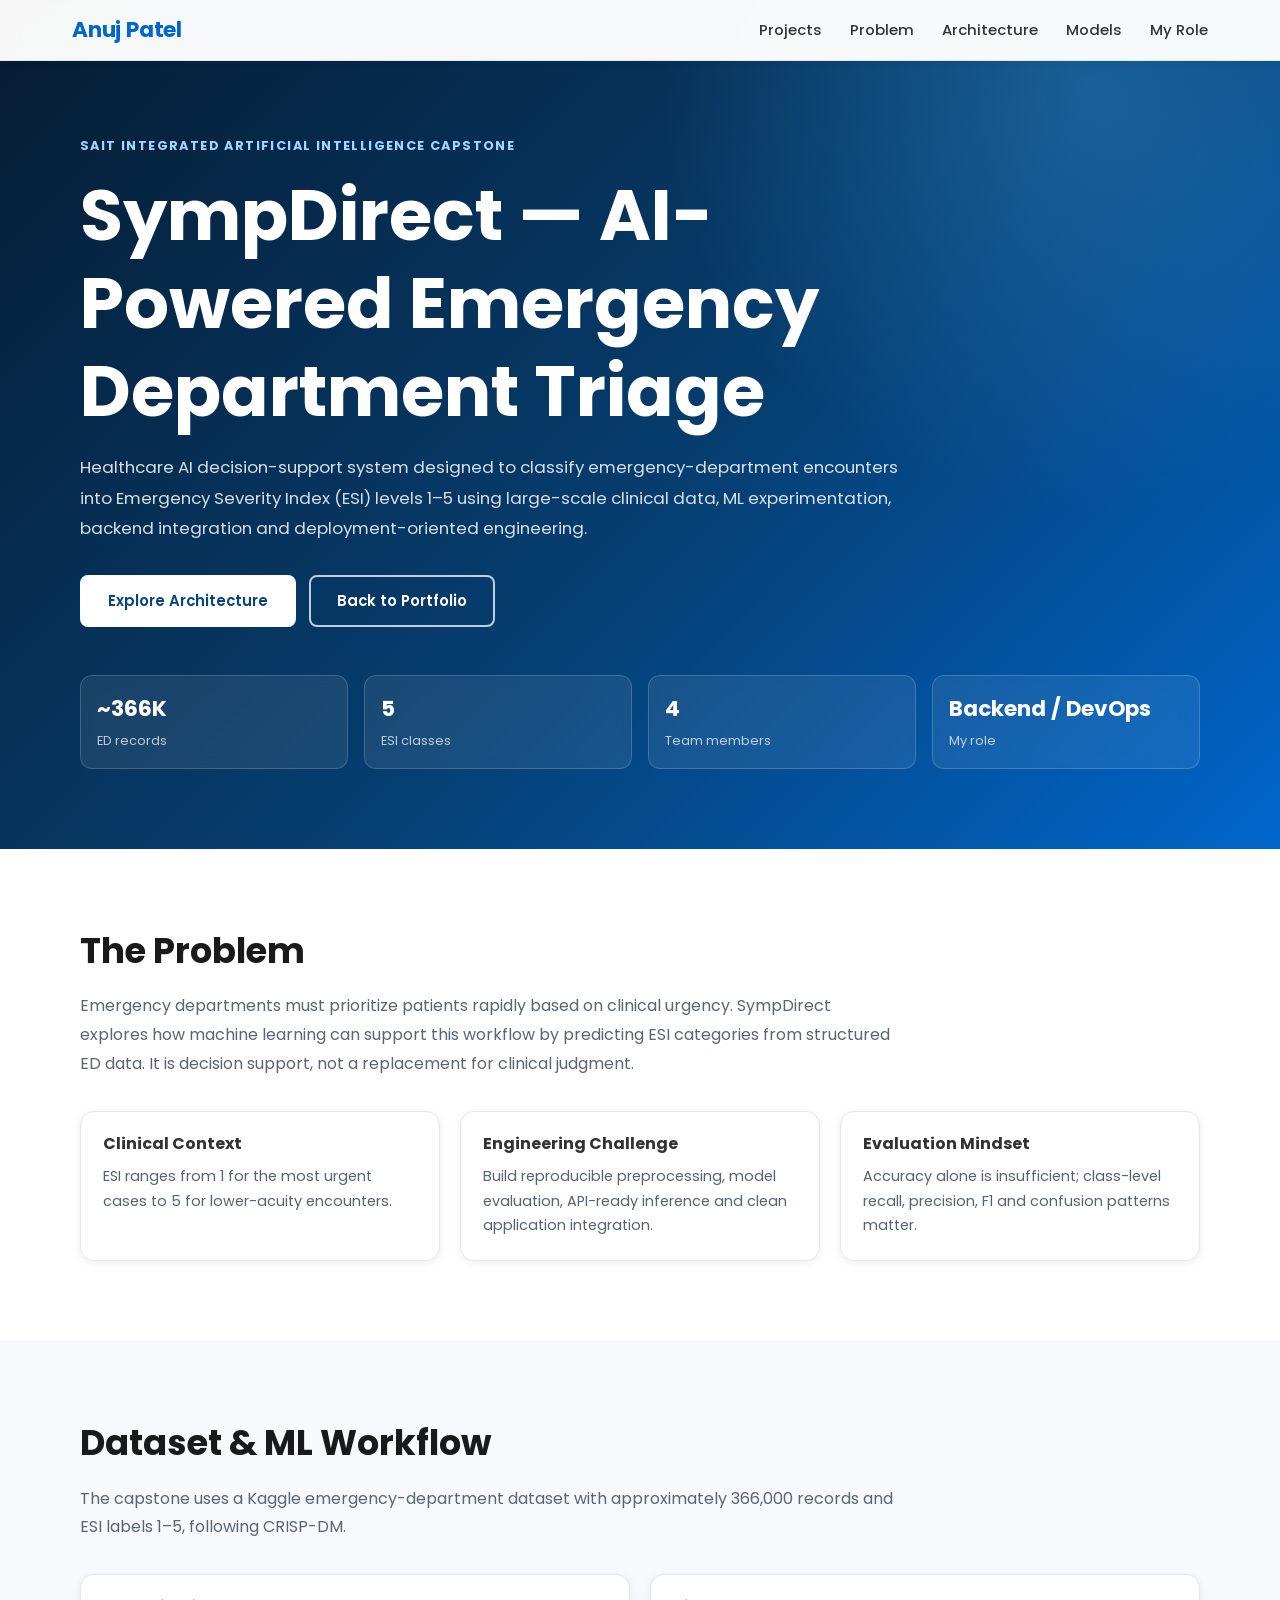
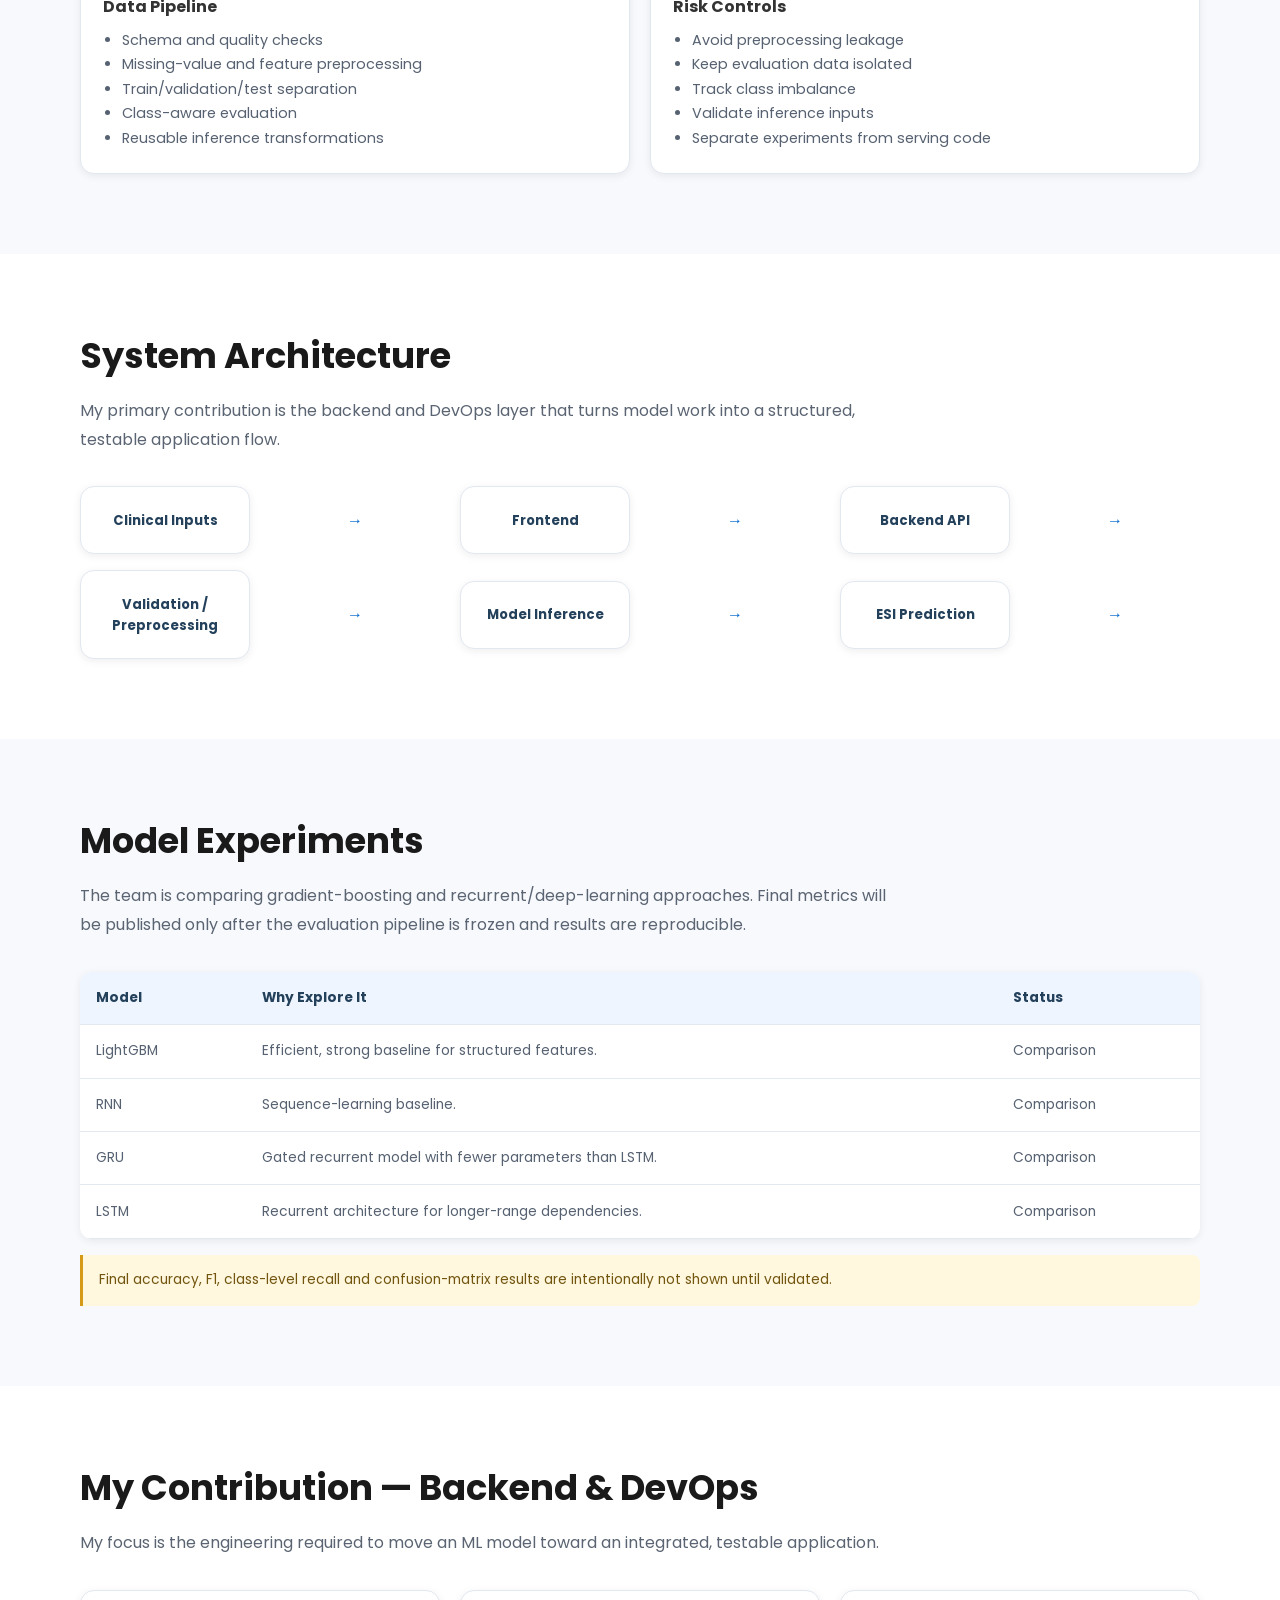
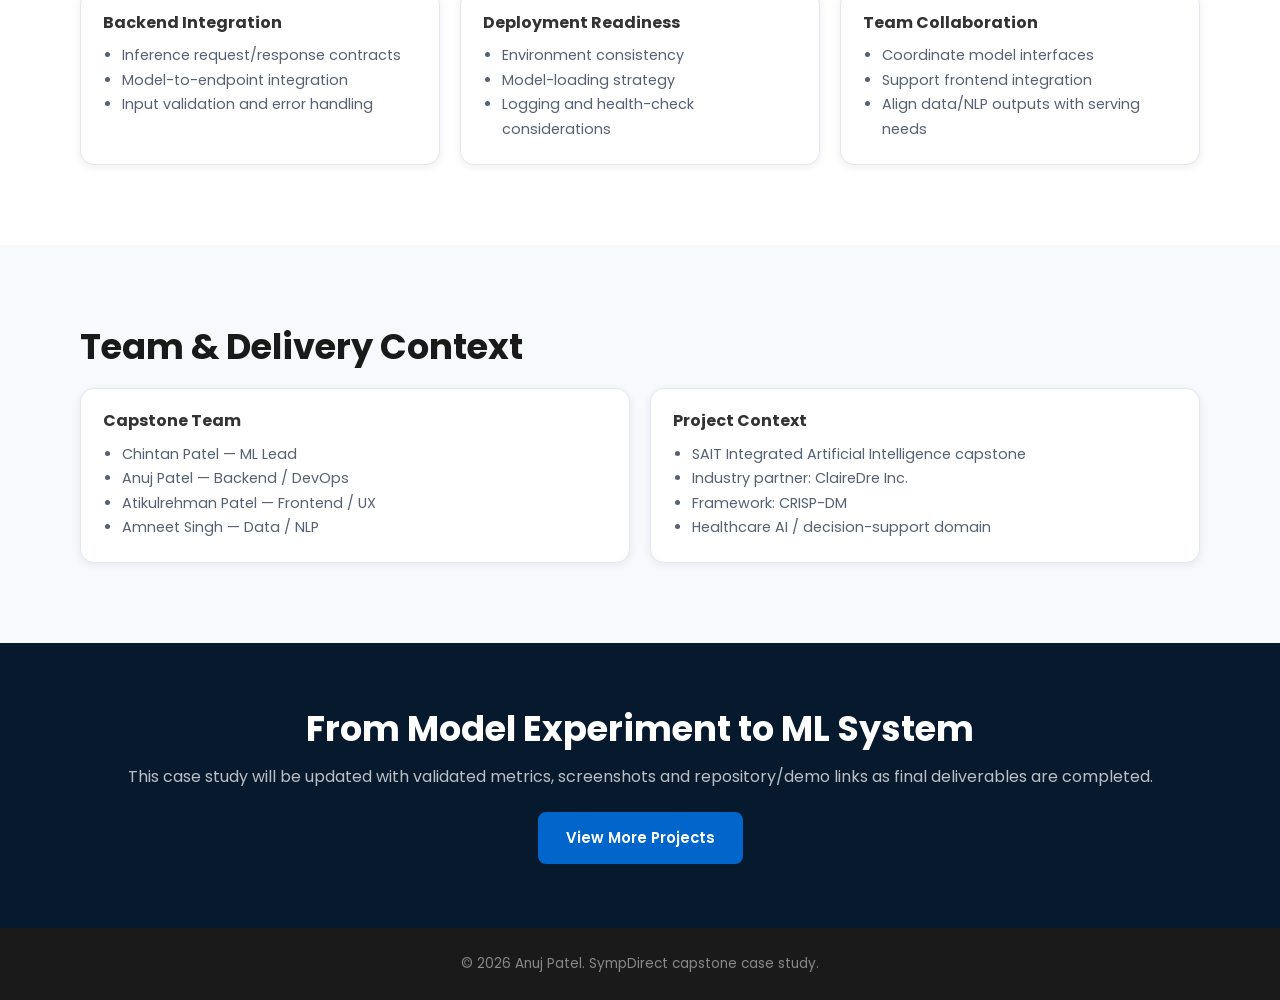
==== sympdirect.html @ 8b0cd30f "Add SympDirect capstone case study" ====
<!DOCTYPE html>
<html lang="en">
<head>
<meta charset="UTF-8"><meta name="viewport" content="width=device-width,initial-scale=1.0">
<title>SympDirect | AI Emergency Triage Case Study</title>
<meta name="description" content="SympDirect: Anuj Patel's SAIT AI capstone case study for emergency department ESI triage prediction.">
<link rel="stylesheet" href="styles.css"><link rel="stylesheet" href="capstone.css">
<link href="https://fonts.googleapis.com/css2?family=Poppins:wght@300;400;600;700&display=swap" rel="stylesheet">
</head>
<body class="case-study-body">
<nav class="navbar case-navbar"><div class="nav-container"><div class="logo"><a href="index.html">Anuj Patel</a></div><ul class="nav-menu"><li><a href="index.html#projects">Projects</a></li><li><a href="#problem">Problem</a></li><li><a href="#architecture">Architecture</a></li><li><a href="#models">Models</a></li><li><a href="#contribution">My Role</a></li></ul><div class="hamburger"><span></span><span></span><span></span></div></div></nav>
<header class="case-hero"><div class="case-hero-inner"><p class="case-kicker">SAIT Integrated Artificial Intelligence Capstone</p><h1>SympDirect — AI-Powered Emergency Department Triage</h1><p class="case-hero-lead">Healthcare AI decision-support system designed to classify emergency-department encounters into Emergency Severity Index (ESI) levels 1–5 using large-scale clinical data, ML experimentation, backend integration and deployment-oriented engineering.</p><div class="case-hero-actions"><a href="#architecture" class="btn btn-primary">Explore Architecture</a><a href="index.html#projects" class="btn btn-outline">Back to Portfolio</a></div><div class="case-metrics"><div class="case-metric"><strong>~366K</strong><span>ED records</span></div><div class="case-metric"><strong>5</strong><span>ESI classes</span></div><div class="case-metric"><strong>4</strong><span>Team members</span></div><div class="case-metric"><strong>Backend / DevOps</strong><span>My role</span></div></div></div></header>
<main>
<section id="problem" class="case-section alt"><div class="case-section-inner"><h2>The Problem</h2><p class="case-section-intro">Emergency departments must prioritize patients rapidly based on clinical urgency. SympDirect explores how machine learning can support this workflow by predicting ESI categories from structured ED data. It is decision support, not a replacement for clinical judgment.</p><div class="case-grid-3"><article class="case-card"><h3>Clinical Context</h3><p>ESI ranges from 1 for the most urgent cases to 5 for lower-acuity encounters.</p></article><article class="case-card"><h3>Engineering Challenge</h3><p>Build reproducible preprocessing, model evaluation, API-ready inference and clean application integration.</p></article><article class="case-card"><h3>Evaluation Mindset</h3><p>Accuracy alone is insufficient; class-level recall, precision, F1 and confusion patterns matter.</p></article></div></div></section>
<section class="case-section"><div class="case-section-inner"><h2>Dataset &amp; ML Workflow</h2><p class="case-section-intro">The capstone uses a Kaggle emergency-department dataset with approximately 366,000 records and ESI labels 1–5, following CRISP-DM.</p><div class="case-grid-2"><article class="case-card"><h3>Data Pipeline</h3><ul><li>Schema and quality checks</li><li>Missing-value and feature preprocessing</li><li>Train/validation/test separation</li><li>Class-aware evaluation</li><li>Reusable inference transformations</li></ul></article><article class="case-card"><h3>Risk Controls</h3><ul><li>Avoid preprocessing leakage</li><li>Keep evaluation data isolated</li><li>Track class imbalance</li><li>Validate inference inputs</li><li>Separate experiments from serving code</li></ul></article></div></div></section>
<section id="architecture" class="case-section alt"><div class="case-section-inner"><h2>System Architecture</h2><p class="case-section-intro">My primary contribution is the backend and DevOps layer that turns model work into a structured, testable application flow.</p><div class="architecture-grid"><div class="arch-node">Clinical Inputs</div><div class="arch-arrow">→</div><div class="arch-node">Frontend</div><div class="arch-arrow">→</div><div class="arch-node">Backend API</div><div class="arch-arrow">→</div></div><div class="architecture-grid" style="margin-top:1rem"><div class="arch-node">Validation / Preprocessing</div><div class="arch-arrow">→</div><div class="arch-node">Model Inference</div><div class="arch-arrow">→</div><div class="arch-node">ESI Prediction</div><div class="arch-arrow">→</div></div></div></section>
<section id="models" class="case-section"><div class="case-section-inner"><h2>Model Experiments</h2><p class="case-section-intro">The team is comparing gradient-boosting and recurrent/deep-learning approaches. Final metrics will be published only after the evaluation pipeline is frozen and results are reproducible.</p><table class="model-table"><thead><tr><th>Model</th><th>Why Explore It</th><th>Status</th></tr></thead><tbody><tr><td>LightGBM</td><td>Efficient, strong baseline for structured features.</td><td>Comparison</td></tr><tr><td>RNN</td><td>Sequence-learning baseline.</td><td>Comparison</td></tr><tr><td>GRU</td><td>Gated recurrent model with fewer parameters than LSTM.</td><td>Comparison</td></tr><tr><td>LSTM</td><td>Recurrent architecture for longer-range dependencies.</td><td>Comparison</td></tr></tbody></table><div class="pending-note">Final accuracy, F1, class-level recall and confusion-matrix results are intentionally not shown until validated.</div></div></section>
<section id="contribution" class="case-section alt"><div class="case-section-inner"><h2>My Contribution — Backend &amp; DevOps</h2><p class="case-section-intro">My focus is the engineering required to move an ML model toward an integrated, testable application.</p><div class="case-grid-3"><article class="case-card"><h3>Backend Integration</h3><ul><li>Inference request/response contracts</li><li>Model-to-endpoint integration</li><li>Input validation and error handling</li></ul></article><article class="case-card"><h3>Deployment Readiness</h3><ul><li>Environment consistency</li><li>Model-loading strategy</li><li>Logging and health-check considerations</li></ul></article><article class="case-card"><h3>Team Collaboration</h3><ul><li>Coordinate model interfaces</li><li>Support frontend integration</li><li>Align data/NLP outputs with serving needs</li></ul></article></div></div></section>
<section class="case-section"><div class="case-section-inner"><h2>Team &amp; Delivery Context</h2><div class="case-grid-2"><article class="case-card"><h3>Capstone Team</h3><ul><li>Chintan Patel — ML Lead</li><li>Anuj Patel — Backend / DevOps</li><li>Atikulrehman Patel — Frontend / UX</li><li>Amneet Singh — Data / NLP</li></ul></article><article class="case-card"><h3>Project Context</h3><ul><li>SAIT Integrated Artificial Intelligence capstone</li><li>Industry partner: ClaireDre Inc.</li><li>Framework: CRISP-DM</li><li>Healthcare AI / decision-support domain</li></ul></article></div></div></section>
</main>
<section class="case-footer-cta"><h2>From Model Experiment to ML System</h2><p>This case study will be updated with validated metrics, screenshots and repository/demo links as final deliverables are completed.</p><a href="index.html#projects" class="btn btn-primary">View More Projects</a></section>
<footer><p>&copy; 2026 Anuj Patel. SympDirect capstone case study.</p></footer>
<script>const h=document.querySelector('.hamburger'),n=document.querySelector('.nav-menu');h.addEventListener('click',()=>{h.classList.toggle('active');n.classList.toggle('active')});document.querySelectorAll('a[href^="#"]').forEach(a=>a.addEventListener('click',function(e){const t=document.querySelector(this.getAttribute('href'));if(t){e.preventDefault();t.scrollIntoView({behavior:'smooth'})}}));</script>
</body></html>
---- styles.css ----
/* ============================================================
   Portfolio Styles – Anuj Patel | AI Engineer & Full-Stack Dev
   ============================================================ */

:root {
    --primary:    #0066cc;
    --primary-dk: #00509e;
    --heading:    #1a1a1a;
    --body:       #333333;
    --muted:      #666666;
    --bg-alt:     #f5f8fc;
    --border:     #e2e8f0;
    --radius:     10px;
    --radius-lg:  14px;
    --shadow-sm:  0 2px 8px rgba(0, 0, 0, 0.07);
    --shadow-md:  0 4px 16px rgba(0, 0, 0, 0.10);
    --shadow-lg:  0 8px 28px rgba(0, 0, 0, 0.14);
    --ease:       0.2s ease;
}

* {
    margin: 0;
    padding: 0;
    box-sizing: border-box;
}

html { scroll-behavior: smooth; }

body {
    font-family: 'Poppins', -apple-system, BlinkMacSystemFont, 'Segoe UI', sans-serif;
    color: var(--body);
    line-height: 1.6;
    background: #fff;
}

h1, h2, h3 {
    font-weight: 700;
    line-height: 1.25;
}

/* ─── NAVIGATION ───────────────────────────────────────────── */

.navbar {
    position: fixed;
    top: 0;
    width: 100%;
    background: rgba(255, 255, 255, 0.97);
    backdrop-filter: blur(10px);
    border-bottom: 1px solid var(--border);
    box-shadow: 0 1px 10px rgba(0, 0, 0, 0.07);
    z-index: 1000;
    padding: 0.8rem 0;
}

.nav-container {
    max-width: 1200px;
    margin: 0 auto;
    padding: 0 2rem;
    display: flex;
    justify-content: space-between;
    align-items: center;
}

.logo {
    font-size: 1.35rem;
    font-weight: 700;
    color: var(--primary);
    letter-spacing: -0.2px;
}

.nav-menu {
    display: flex;
    list-style: none;
    gap: 1.75rem;
}

.nav-menu a {
    text-decoration: none;
    color: var(--body);
    font-weight: 500;
    font-size: 0.93rem;
    transition: color var(--ease);
}

.nav-menu a:hover { color: var(--primary); }

.hamburger {
    display: none;
    flex-direction: column;
    cursor: pointer;
    gap: 5px;
}

.hamburger span {
    display: block;
    width: 24px;
    height: 2px;
    background: var(--heading);
    border-radius: 2px;
    transition: 0.3s;
}

/* ─── HERO ─────────────────────────────────────────────────── */

.hero {
    min-height: 100vh;
    display: flex;
    align-items: center;
    justify-content: center;
    text-align: center;
    padding: 6rem 2rem 4rem;
    background: linear-gradient(140deg, #0a3d91 0%, #0066cc 55%, #0082e6 100%);
    color: #fff;
}

.hero-content { max-width: 740px; }

.profile-img {
    width: 175px;
    height: 175px;
    border-radius: 50%;
    border: 4px solid rgba(255, 255, 255, 0.85);
    margin-bottom: 1.75rem;
    box-shadow: 0 6px 30px rgba(0, 0, 0, 0.25);
    object-fit: cover;
}

.hero h1 {
    font-size: clamp(2rem, 5vw, 3rem);
    margin-bottom: 0.6rem;
    color: #fff;
}

.highlight { color: #ffdd57; }

.hero-subtitle {
    font-size: clamp(1.1rem, 2.5vw, 1.5rem);
    font-weight: 600;
    color: rgba(255, 255, 255, 0.92);
    margin-bottom: 1rem;
}

.hero-desc {
    font-size: clamp(0.95rem, 1.8vw, 1.08rem);
    color: rgba(255, 255, 255, 0.84);
    max-width: 600px;
    margin: 0 auto 2.25rem;
    line-height: 1.65;
}

.hero-buttons {
    display: flex;
    flex-wrap: wrap;
    justify-content: center;
    gap: 12px;
}

/* ─── BUTTONS ──────────────────────────────────────────────── */

.btn {
    display: inline-flex;
    align-items: center;
    justify-content: center;
    padding: 12px 26px;
    border-radius: 8px;
    text-decoration: none;
    font-weight: 600;
    font-size: 0.93rem;
    min-height: 46px;
    transition: all var(--ease);
    cursor: pointer;
    white-space: nowrap;
}

.btn-primary {
    background: var(--primary);
    color: #fff;
    border: 2px solid var(--primary);
}

.btn-primary:hover {
    background: var(--primary-dk);
    border-color: var(--primary-dk);
}

.btn-outline {
    background: transparent;
    color: #fff;
    border: 2px solid rgba(255, 255, 255, 0.75);
}

.btn-outline:hover {
    background: rgba(255, 255, 255, 0.15);
    border-color: #fff;
}

/* ─── SECTION BASE ─────────────────────────────────────────── */

section { padding: 5rem 2rem; }

section h2 {
    text-align: center;
    font-size: clamp(1.7rem, 3.5vw, 2.2rem);
    color: var(--heading);
    margin-bottom: 3rem;
}

/* ─── ABOUT ────────────────────────────────────────────────── */

.about { background: var(--bg-alt); }

.about-content {
    max-width: 800px;
    margin: 0 auto;
}

.about-text { font-size: 1rem; }

.about-text p {
    margin-bottom: 1.15rem;
    line-height: 1.75;
    color: var(--body);
}

.about-text p:last-child { margin-bottom: 0; }

.about-highlight {
    font-weight: 600;
    color: var(--primary) !important;
}

.about-cta {
    font-weight: 600;
    color: var(--primary) !important;
}

/* ─── SKILLS ───────────────────────────────────────────────── */

.skills {
    max-width: 1200px;
    margin: 0 auto;
}

.skills-grid {
    display: grid;
    grid-template-columns: repeat(4, 1fr);
    gap: 1.5rem;
}

.skill-card {
    background: #fff;
    border: 1px solid var(--border);
    border-radius: var(--radius-lg);
    padding: 1.75rem 1.5rem;
    box-shadow: var(--shadow-sm);
    transition: transform var(--ease), box-shadow var(--ease);
    min-height: 255px;
}

.skill-card:hover {
    transform: translateY(-3px);
    box-shadow: var(--shadow-md);
}

.skill-icon {
    font-size: 1.65rem;
    margin-bottom: 0.65rem;
}

.skill-card h3 {
    font-size: 0.98rem;
    font-weight: 700;
    color: var(--heading);
    margin-bottom: 1rem;
}

.skill-card ul { list-style: none; }

.skill-card li {
    display: flex;
    align-items: center;
    gap: 6px;
    font-size: 0.88rem;
    color: #4a5568;
    padding: 0.28rem 0;
    line-height: 1.5;
}

.skill-card li::before {
    content: "•";
    color: var(--primary);
    font-weight: 700;
    font-size: 1rem;
    flex-shrink: 0;
}

.learning-tag {
    background: #e6f4ea;
    color: #277a3a;
    font-size: 0.68rem;
    font-weight: 700;
    padding: 1px 7px;
    border-radius: 20px;
    letter-spacing: 0.2px;
}

/* ─── PROJECTS ─────────────────────────────────────────────── */

.projects {
    max-width: 1200px;
    margin: 0 auto;
}

.projects-grid {
    display: grid;
    grid-template-columns: repeat(3, 1fr);
    gap: 1.75rem;
}

.project-card {
    background: #fff;
    border: 1px solid var(--border);
    border-radius: var(--radius-lg);
    overflow: hidden;
    box-shadow: 0 4px 12px rgba(0, 0, 0, 0.08);
    transition: transform 0.25s ease, box-shadow 0.25s ease;
    display: flex;
    flex-direction: column;
    min-height: 500px;
}

.project-card:hover {
    transform: translateY(-4px);
    box-shadow: var(--shadow-lg);
}

.project-img-wrap {
    position: relative;
    overflow: hidden;
    flex-shrink: 0;
}

.project-img-wrap img {
    width: 100%;
    height: 185px;
    object-fit: cover;
    display: block;
    transition: transform 0.3s ease;
}

.project-card:hover .project-img-wrap img {
    transform: scale(1.04);
}

.date-badge {
    position: absolute;
    top: 10px;
    right: 10px;
    background: rgba(0, 0, 0, 0.58);
    color: #fff;
    font-size: 0.72rem;
    font-weight: 500;
    padding: 3px 9px;
    border-radius: 20px;
    backdrop-filter: blur(4px);
}

.project-body {
    padding: 1.25rem 1.35rem 1.35rem;
    display: flex;
    flex-direction: column;
    flex: 1;
}

.project-body h3 {
    font-size: 1rem;
    font-weight: 700;
    color: var(--heading);
    margin-bottom: 0.55rem;
    line-height: 1.35;
}

.project-desc {
    font-size: 0.87rem;
    color: #555;
    line-height: 1.6;
    margin-bottom: 0.8rem;
}

.project-impact {
    font-size: 0.835rem;
    font-weight: 600;
    color: var(--primary);
    line-height: 1.5;
    padding: 0.55rem 0.75rem;
    background: #eef5ff;
    border-left: 3px solid var(--primary);
    border-radius: 0 6px 6px 0;
    margin-bottom: 1rem;
}

.tech-badges {
    display: flex;
    flex-wrap: wrap;
    gap: 0.38rem;
    margin-top: auto;
    margin-bottom: 1rem;
}

.tech-badges span {
    background: #f0f4f8;
    color: #3a4a5c;
    border-radius: 20px;
    font-size: 0.74rem;
    font-weight: 600;
    padding: 3px 10px;
}

.project-links {
    display: flex;
    flex-wrap: wrap;
    gap: 0.55rem;
}

.btn-link {
    display: inline-flex;
    align-items: center;
    justify-content: center;
    padding: 6px 16px;
    border-radius: 6px;
    font-size: 0.8rem;
    font-weight: 600;
    text-decoration: none;
    border: 1.5px solid;
    min-height: 32px;
    transition: all var(--ease);
    white-space: nowrap;
}

.btn-github {
    color: var(--primary);
    border-color: var(--primary);
    background: transparent;
}

.btn-github:hover {
    background: var(--primary);
    color: #fff;
}

.btn-demo {
    color: #2d8a47;
    border-color: #2d8a47;
    background: transparent;
}

.btn-demo:hover {
    background: #2d8a47;
    color: #fff;
}

/* ─── CONTACT ──────────────────────────────────────────────── */

.contact {
    background: var(--bg-alt);
    text-align: center;
}

.contact-content {
    max-width: 680px;
    margin: 0 auto;
}

.contact-intro {
    font-size: 1.05rem;
    color: var(--body);
    line-height: 1.65;
    margin-bottom: 2.25rem;
}

.contact-links {
    display: flex;
    justify-content: center;
    flex-wrap: wrap;
    gap: 1rem;
    margin-bottom: 1.75rem;
}

.btn-contact {
    display: inline-flex;
    align-items: center;
    justify-content: center;
    padding: 11px 28px;
    border: 2px solid var(--primary);
    border-radius: 8px;
    color: var(--primary);
    background: transparent;
    font-weight: 600;
    font-size: 0.93rem;
    text-decoration: none;
    min-height: 46px;
    min-width: 120px;
    transition: all var(--ease);
    white-space: nowrap;
}

.btn-contact:hover {
    background: var(--primary);
    color: #fff;
}

.contact-info {
    font-size: 0.88rem;
    color: var(--muted);
}

/* ─── FOOTER ───────────────────────────────────────────────── */

footer {
    background: #1a1a1a;
    color: #888;
    text-align: center;
    padding: 1.6rem 2rem;
    font-size: 0.85rem;
}

footer a {
    color: var(--primary);
    text-decoration: none;
}

footer a:hover { text-decoration: underline; }

/* ─── RESPONSIVE: 1024px ───────────────────────────────────── */

@media (max-width: 1024px) {
    .skills-grid {
        grid-template-columns: repeat(2, 1fr);
    }

    .projects-grid {
        grid-template-columns: repeat(2, 1fr);
    }
}

/* ─── RESPONSIVE: 768px ────────────────────────────────────── */

@media (max-width: 768px) {
    .hamburger { display: flex; }

    .nav-menu {
        position: fixed;
        top: 58px;
        left: -100%;
        flex-direction: column;
        width: 100%;
        background: #fff;
        border-top: 1px solid var(--border);
        box-shadow: 0 8px 20px rgba(0, 0, 0, 0.08);
        padding: 1.25rem 0 1.5rem;
        gap: 0;
        transition: left 0.3s;
        text-align: center;
    }

    .nav-menu.active { left: 0; }
    .nav-menu li { padding: 0.7rem 0; }

    .hero { padding: 5rem 1.5rem 3rem; }

    .hero-buttons {
        flex-direction: column;
        align-items: center;
    }

    .btn { width: 220px; }

    section { padding: 3.5rem 1.25rem; }

    .skills-grid {
        grid-template-columns: repeat(2, 1fr);
        gap: 1rem;
    }

    .skill-card { min-height: auto; }

    .projects-grid { grid-template-columns: 1fr; }

    .project-card { min-height: auto; }

    .contact-links {
        flex-direction: column;
        align-items: center;
    }

    .btn-contact { width: 240px; }
}

/* ─── RESPONSIVE: 480px ────────────────────────────────────── */

@media (max-width: 480px) {
    .nav-container { padding: 0 1rem; }

    .profile-img {
        width: 140px;
        height: 140px;
    }

    .skills-grid { grid-template-columns: 1fr; }

    .btn {
        width: 100%;
        max-width: 260px;
    }

    .project-body { padding: 1rem 1.1rem; }

    .project-img-wrap img { height: 160px; }
}

/* ─── HAMBURGER ANIMATION ──────────────────────────────────── */

.hamburger.active span:nth-child(1) {
    transform: rotate(-45deg) translate(-5px, 5px);
}

.hamburger.active span:nth-child(2) { opacity: 0; }

.hamburger.active span:nth-child(3) {
    transform: rotate(45deg) translate(-5px, -5px);
}
---- capstone.css ----
/* SympDirect flagship project and case-study styles */

.flagship-project {
    grid-column: 1 / -1;
    display: grid;
    grid-template-columns: minmax(300px, 0.9fr) 1.6fr;
    min-height: auto;
    border: 2px solid rgba(0, 102, 204, 0.18);
}

.flagship-project .project-img-wrap { min-height: 100%; }

.capstone-visual {
    min-height: 430px;
    display: flex;
    align-items: center;
    justify-content: center;
    color: #fff;
    background:
        radial-gradient(circle at 20% 20%, rgba(86, 190, 255, 0.34), transparent 38%),
        linear-gradient(145deg, #031a33, #06457d 56%, #0072ce);
}

.capstone-overlay { text-align: center; padding: 3rem 2rem; }
.capstone-icon { font-size: 4rem; margin-bottom: 1rem; }
.capstone-overlay h3 { color: #fff; font-size: 1.55rem; margin-bottom: 0.4rem; }
.capstone-overlay p { color: rgba(255,255,255,.82); font-size: .9rem; }

.flagship-badge,
.status-badge {
    display: inline-block;
    padding: 6px 14px;
    border-radius: 999px;
    font-size: .7rem;
    font-weight: 700;
    letter-spacing: .8px;
    text-transform: uppercase;
}

.flagship-badge {
    margin-bottom: 2rem;
    color: #fff;
    border: 1px solid rgba(255,255,255,.3);
    background: rgba(255,255,255,.12);
}

.project-category {
    color: var(--primary);
    font-size: .72rem;
    font-weight: 700;
    text-transform: uppercase;
    letter-spacing: .8px;
    margin-bottom: .65rem;
}

.flagship-project .project-body h3 { font-size: 1.35rem; }

.capstone-stats {
    display: grid;
    grid-template-columns: repeat(3, 1fr);
    gap: .75rem;
    margin: 1rem 0;
}

.capstone-stat {
    padding: .9rem;
    text-align: center;
    background: #f7faff;
    border: 1px solid #e1ecf8;
    border-radius: 9px;
}

.capstone-stat strong { display: block; color: var(--primary); font-size: 1.12rem; }
.capstone-stat span { display: block; margin-top: 2px; color: #667085; font-size: .72rem; }

.my-contribution {
    margin-bottom: 1rem;
    padding: .9rem 1rem;
    background: #fafbfc;
    border: 1px solid var(--border);
    border-radius: 8px;
}

.my-contribution strong { color: var(--heading); font-size: .85rem; }
.my-contribution ul { margin: .5rem 0 0 1.1rem; }
.my-contribution li { margin-bottom: .25rem; color: #555; font-size: .8rem; }

/* Case study */
.case-study-body { background: #f7f9fc; }
.case-navbar .logo a { color: var(--primary); text-decoration: none; }

.case-hero {
    padding: 8.5rem 2rem 5rem;
    color: #fff;
    background:
        radial-gradient(circle at 85% 10%, rgba(73, 185, 255, .28), transparent 32%),
        linear-gradient(135deg, #061b31, #063e70 55%, #0066cc);
}

.case-hero-inner,
.case-section-inner { max-width: 1120px; margin: 0 auto; }
.case-kicker { font-size: .8rem; font-weight: 700; letter-spacing: 1.4px; text-transform: uppercase; color: #9ed7ff; margin-bottom: 1rem; }
.case-hero h1 { font-size: clamp(2.25rem, 6vw, 4.4rem); max-width: 900px; color: #fff; margin-bottom: 1rem; }
.case-hero-lead { max-width: 820px; font-size: 1.05rem; color: rgba(255,255,255,.84); line-height: 1.8; }
.case-hero-actions { display: flex; gap: .8rem; flex-wrap: wrap; margin-top: 2rem; }
.case-hero .btn-primary { background: #fff; color: #06457d; border-color: #fff; }

.case-metrics {
    display: grid;
    grid-template-columns: repeat(4, 1fr);
    gap: 1rem;
    margin-top: 3rem;
}

.case-metric {
    padding: 1rem;
    border: 1px solid rgba(255,255,255,.18);
    background: rgba(255,255,255,.08);
    border-radius: 12px;
    backdrop-filter: blur(8px);
}
.case-metric strong { display: block; font-size: 1.35rem; }
.case-metric span { color: rgba(255,255,255,.72); font-size: .8rem; }

.case-section { padding: 5rem 2rem; }
.case-section.alt { background: #fff; }
.case-section h2 { text-align: left; margin-bottom: 1.2rem; }
.case-section-intro { max-width: 820px; color: #5a6472; line-height: 1.8; margin-bottom: 2rem; }

.case-grid-2,
.case-grid-3,
.architecture-grid {
    display: grid;
    gap: 1.25rem;
}
.case-grid-2 { grid-template-columns: repeat(2, 1fr); }
.case-grid-3 { grid-template-columns: repeat(3, 1fr); }
.architecture-grid { grid-template-columns: repeat(6, 1fr); align-items: center; }

.case-card,
.arch-node {
    background: #fff;
    border: 1px solid var(--border);
    border-radius: 14px;
    padding: 1.4rem;
    box-shadow: var(--shadow-sm);
}
.case-card h3 { margin-bottom: .65rem; font-size: 1rem; }
.case-card p, .case-card li { color: #566171; font-size: .9rem; line-height: 1.7; }
.case-card ul { margin-left: 1.15rem; }

.arch-node { text-align: center; font-size: .82rem; font-weight: 700; color: #24415c; }
.arch-arrow { text-align: center; color: var(--primary); font-weight: 700; }

.model-table {
    width: 100%;
    border-collapse: collapse;
    background: #fff;
    border-radius: 12px;
    overflow: hidden;
    box-shadow: var(--shadow-sm);
}
.model-table th, .model-table td { padding: .95rem 1rem; border-bottom: 1px solid var(--border); text-align: left; font-size: .86rem; }
.model-table th { background: #eef5ff; color: #24415c; }
.model-table td { color: #566171; }

.pending-note {
    margin-top: 1rem;
    padding: .9rem 1rem;
    border-left: 3px solid #d59b18;
    background: #fff8df;
    color: #72550f;
    border-radius: 0 8px 8px 0;
    font-size: .86rem;
}

.case-footer-cta { text-align: center; padding: 4rem 2rem; background: #071a2d; color: #fff; }
.case-footer-cta h2 { color: #fff; margin-bottom: .8rem; }
.case-footer-cta p { color: rgba(255,255,255,.72); margin-bottom: 1.4rem; }

@media (max-width: 900px) {
    .flagship-project { grid-template-columns: 1fr; }
    .capstone-visual { min-height: 300px; }
    .case-metrics { grid-template-columns: repeat(2, 1fr); }
    .case-grid-3 { grid-template-columns: 1fr; }
    .architecture-grid { grid-template-columns: 1fr; }
    .arch-arrow { transform: rotate(90deg); }
}

@media (max-width: 650px) {
    .capstone-stats,
    .case-metrics,
    .case-grid-2 { grid-template-columns: 1fr; }
    .case-hero { padding-top: 7rem; }
    .flagship-project .project-body h3 { font-size: 1.15rem; }
    .model-table { display: block; overflow-x: auto; }
}
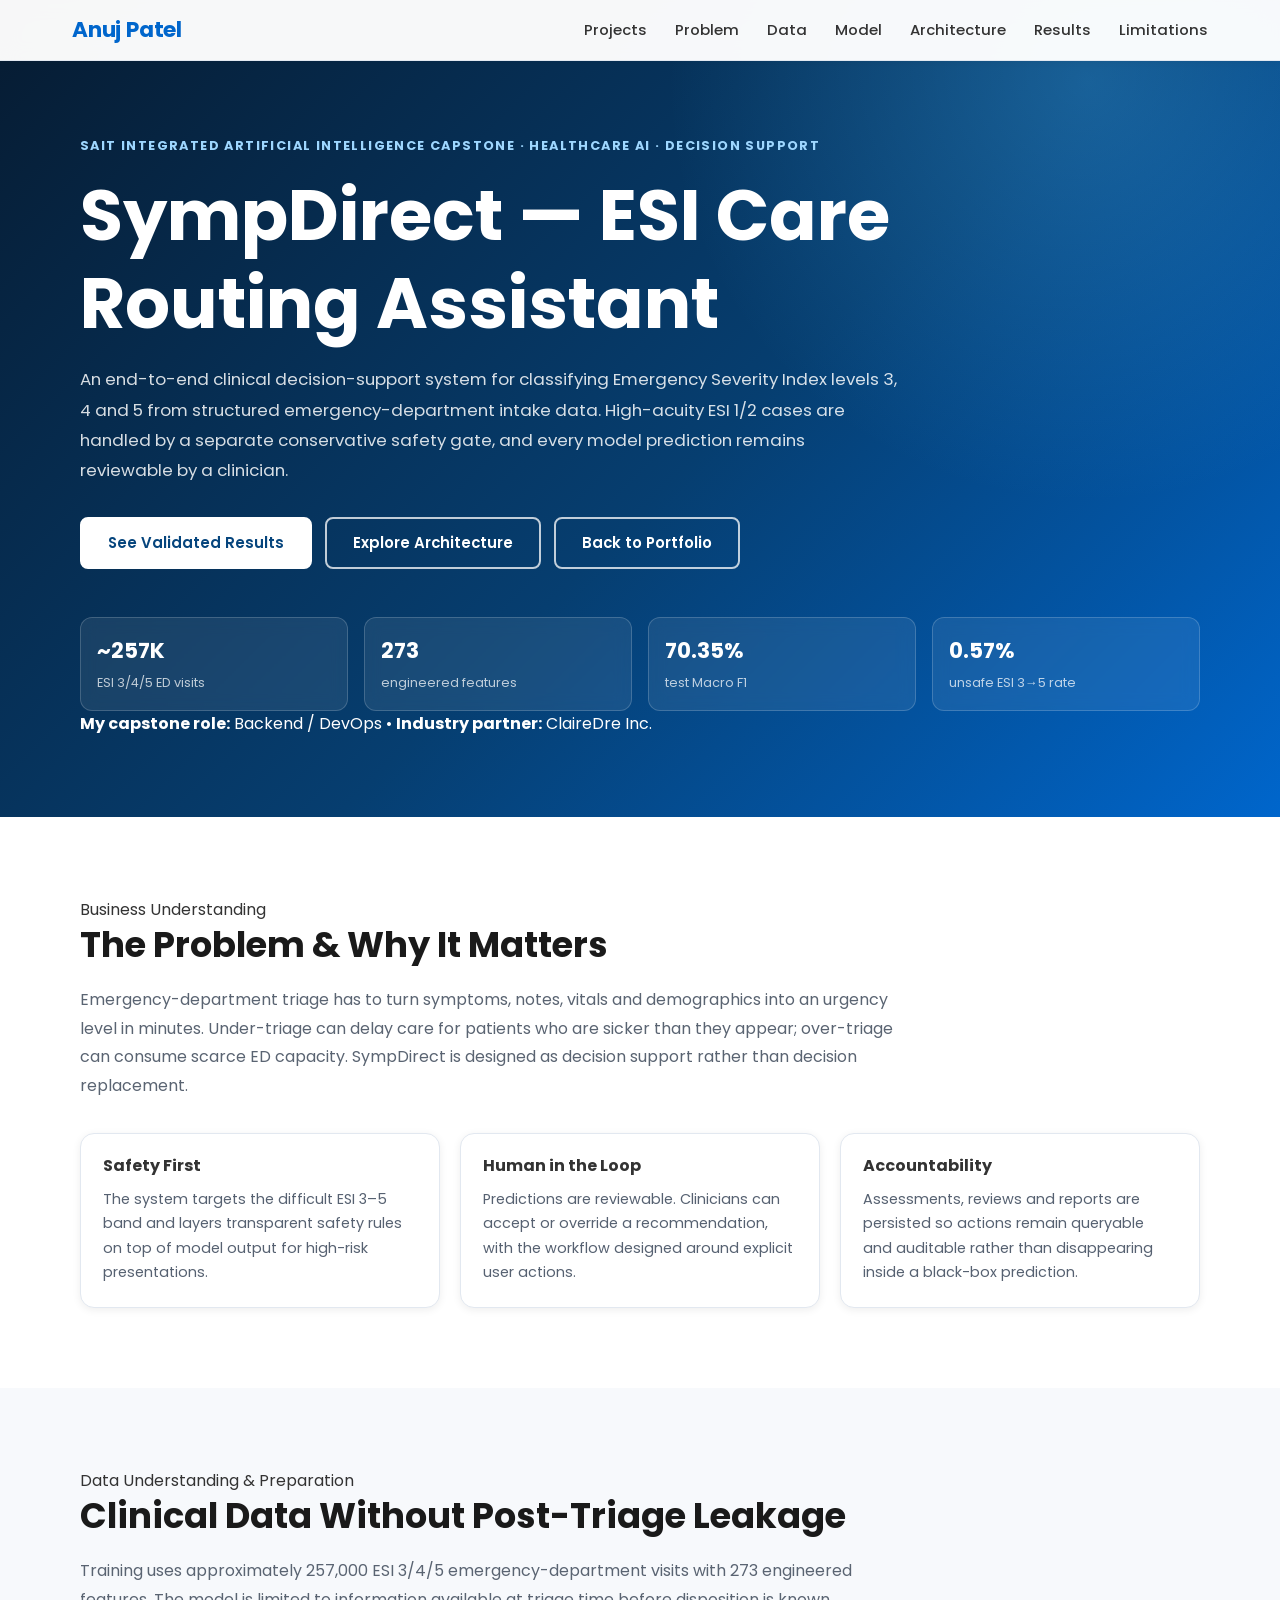
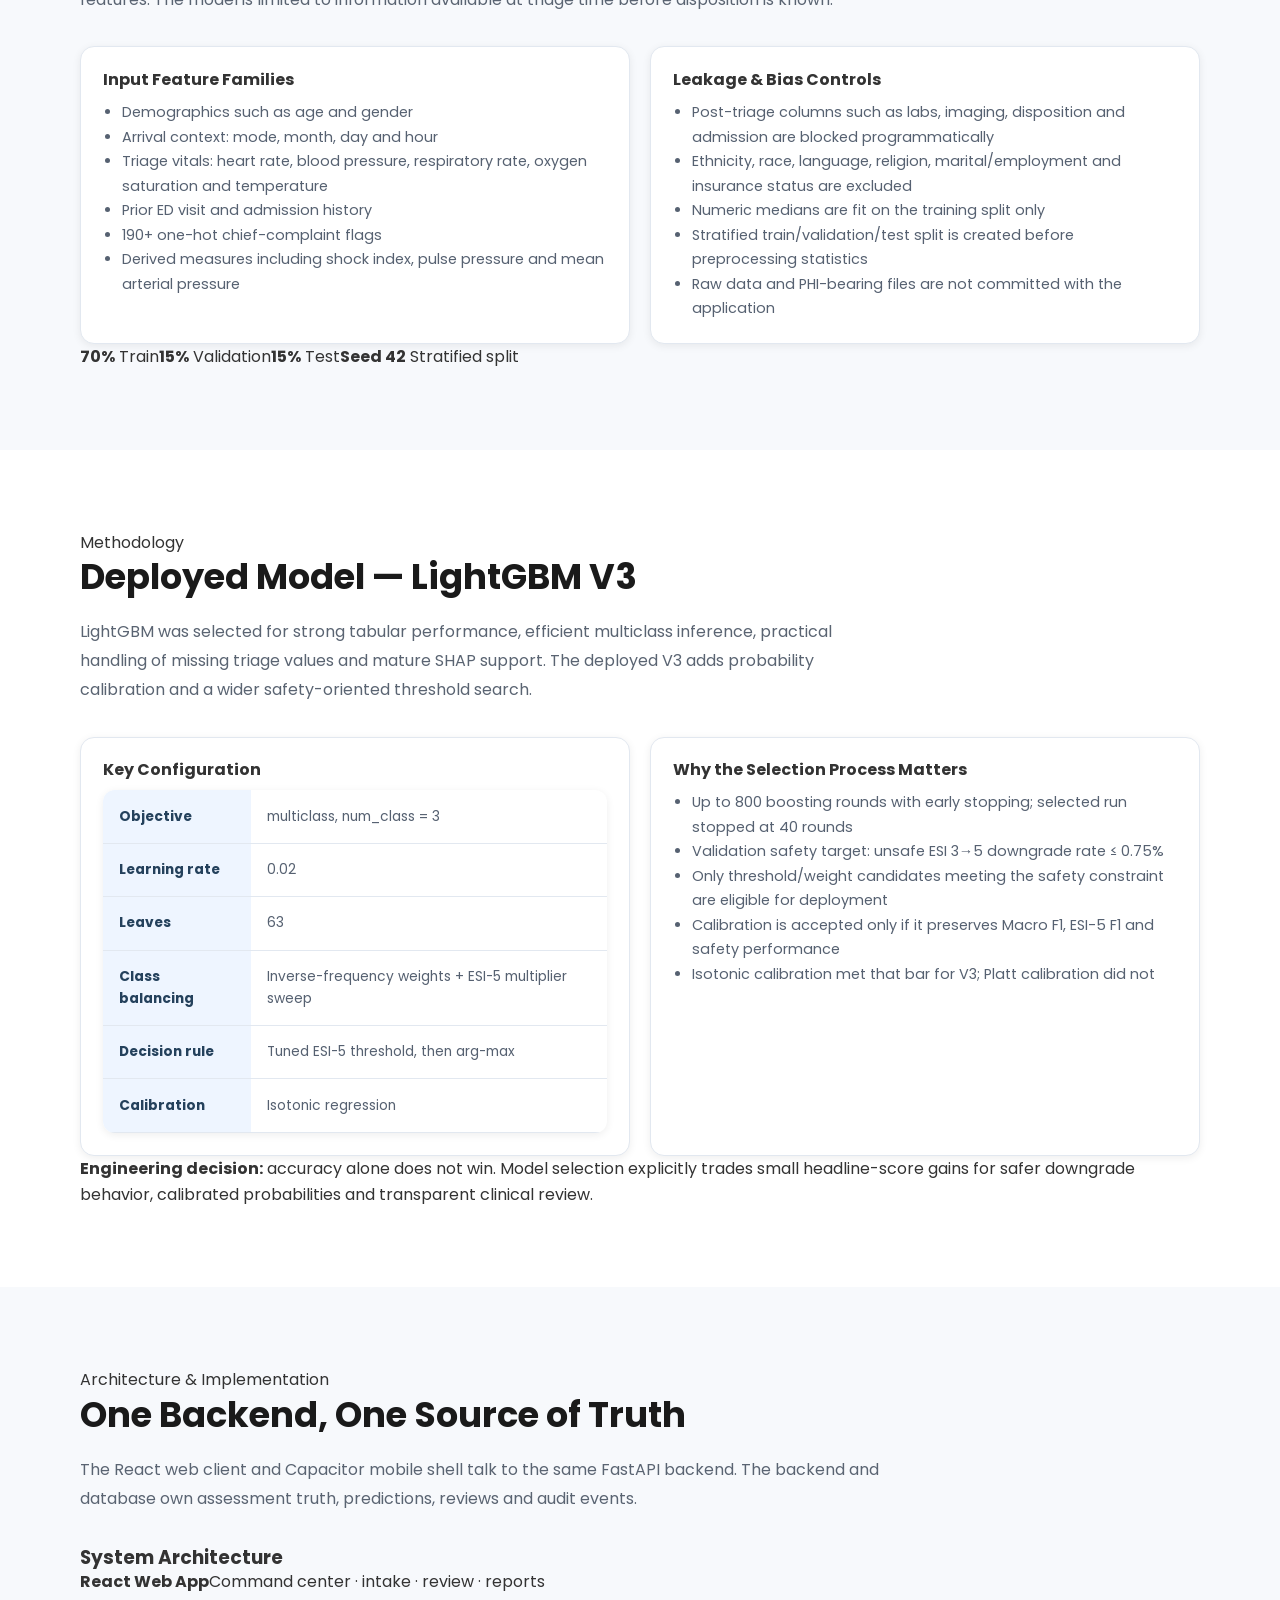
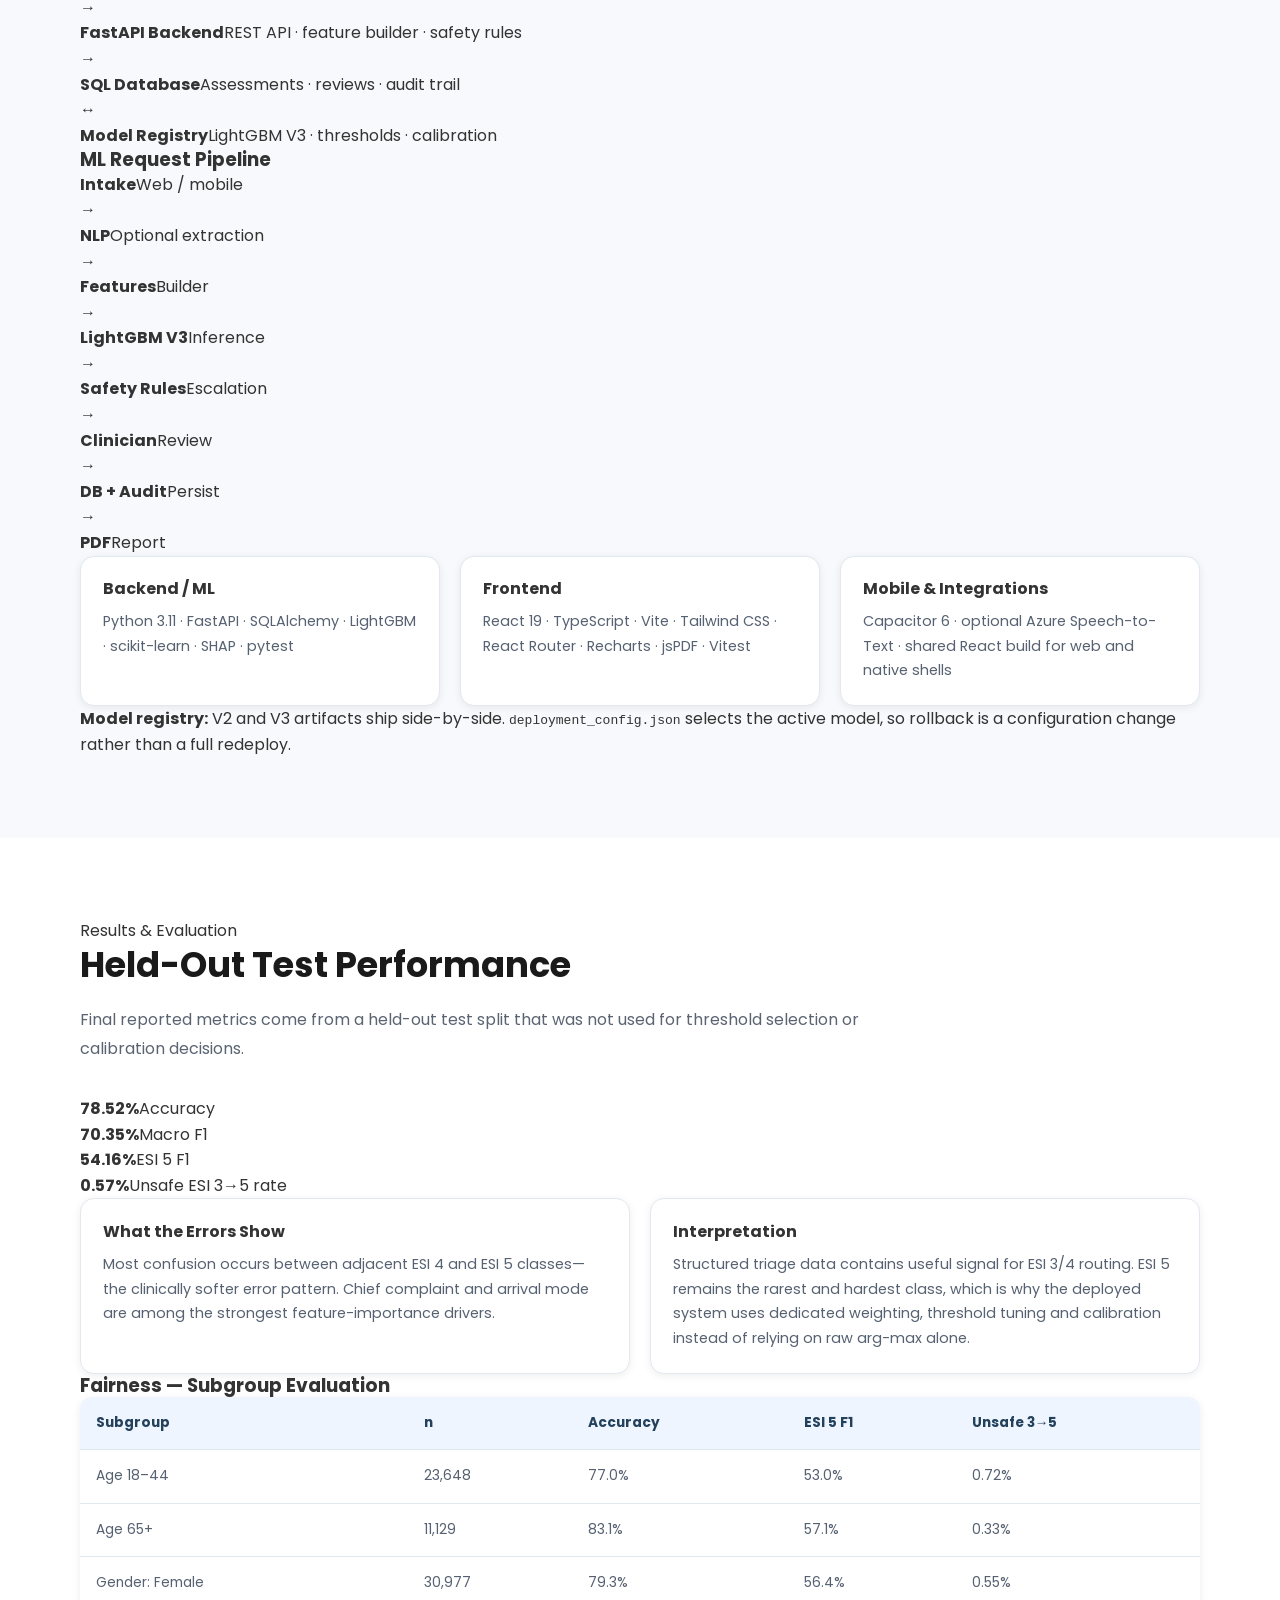
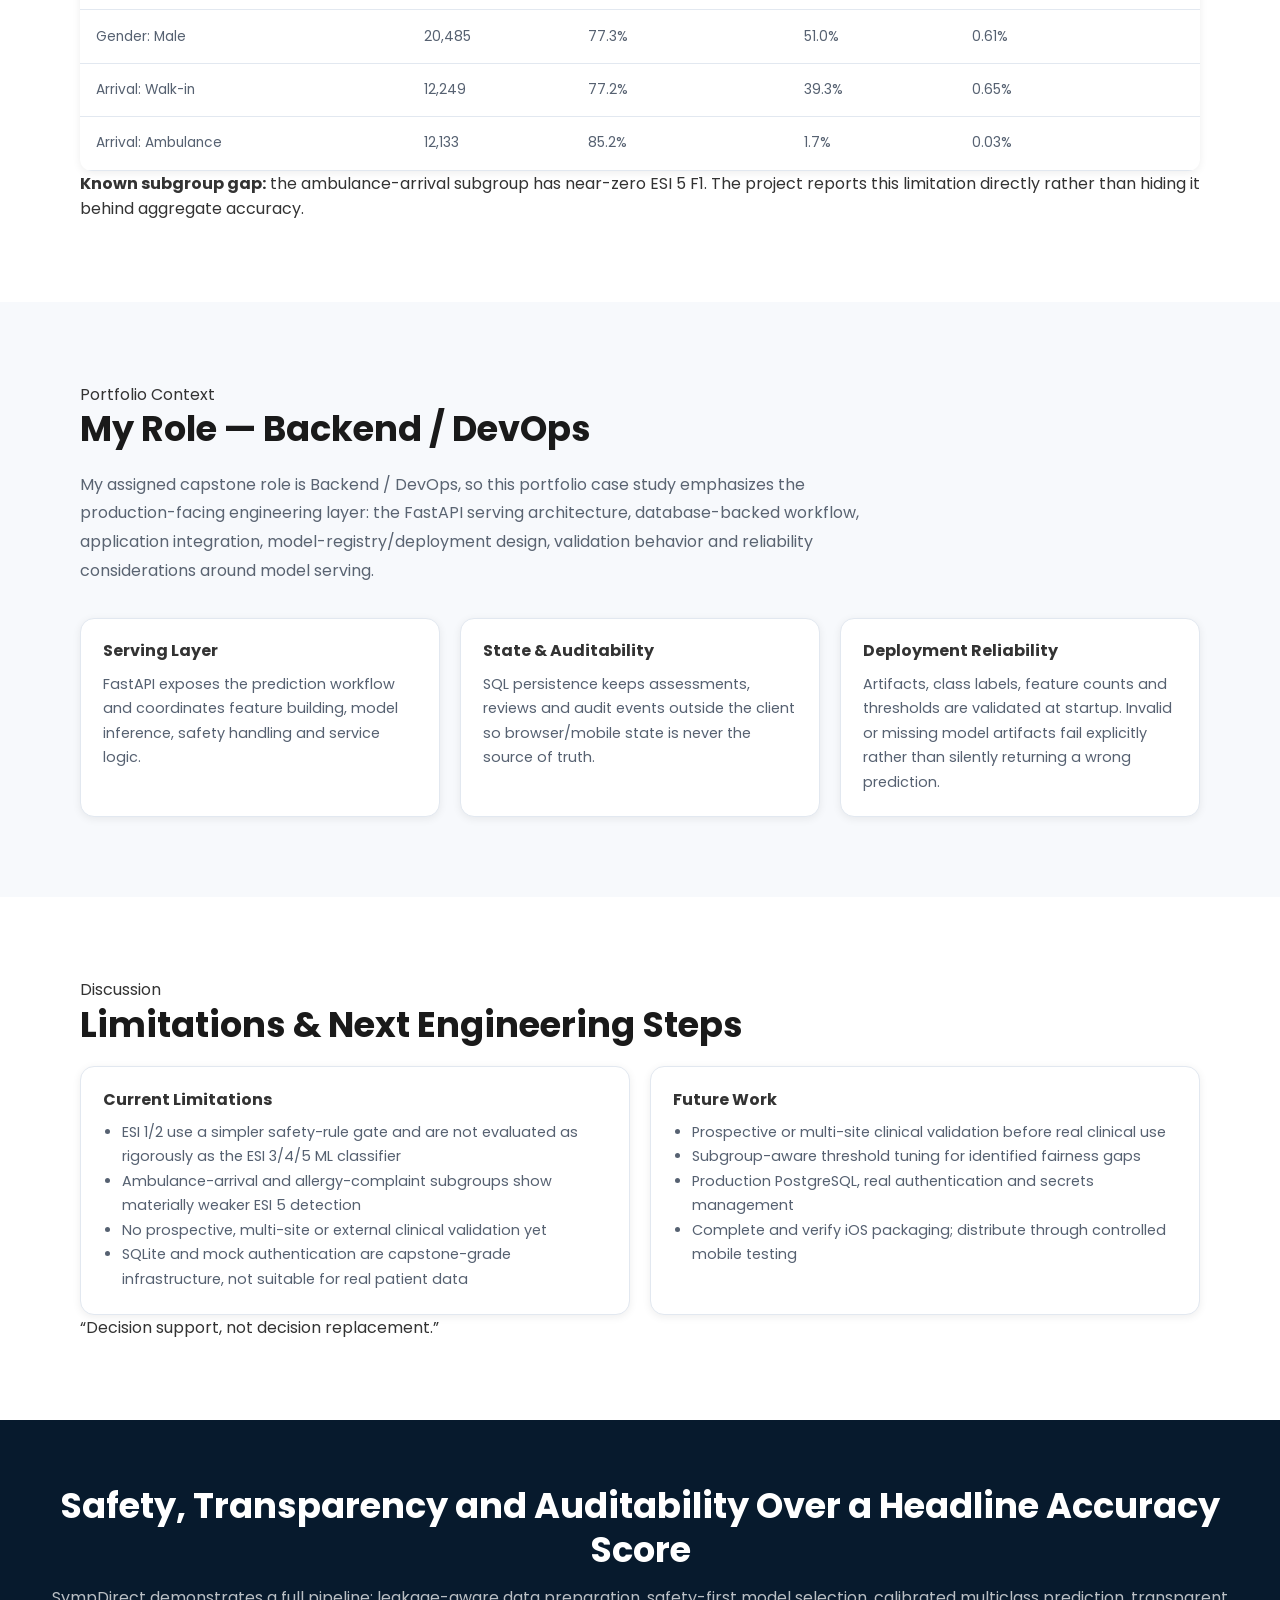
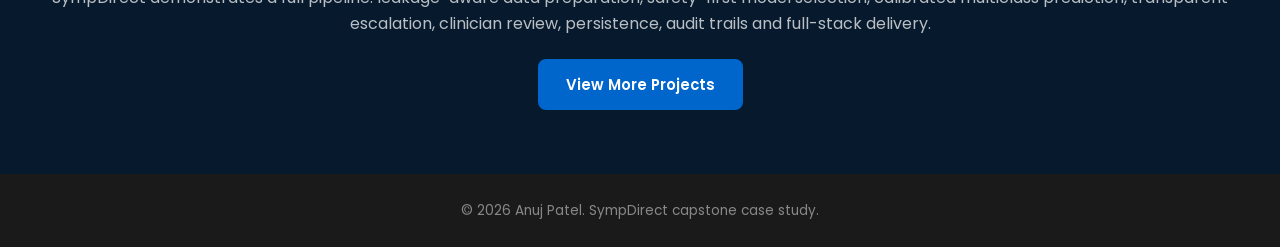
==== commit e8cf8995: "Replace SympDirect case study with validated capstone details" ====
--- a/sympdirect.html
+++ b/sympdirect.html
@@ -1,24 +1,255 @@
 <!DOCTYPE html>
 <html lang="en">
 <head>
-<meta charset="UTF-8"><meta name="viewport" content="width=device-width,initial-scale=1.0">
-<title>SympDirect | AI Emergency Triage Case Study</title>
-<meta name="description" content="SympDirect: Anuj Patel's SAIT AI capstone case study for emergency department ESI triage prediction.">
-<link rel="stylesheet" href="styles.css"><link rel="stylesheet" href="capstone.css">
+<meta charset="UTF-8">
+<meta name="viewport" content="width=device-width,initial-scale=1.0">
+<title>SympDirect | Safety-First Emergency Triage AI Case Study</title>
+<meta name="description" content="SympDirect / TriageAI: a safety-first ESI 3/4/5 emergency-department clinical decision-support system using LightGBM, FastAPI, React, SHAP, calibration, audit trails and human review.">
+<link rel="stylesheet" href="styles.css">
+<link rel="stylesheet" href="capstone.css">
 <link href="https://fonts.googleapis.com/css2?family=Poppins:wght@300;400;600;700&display=swap" rel="stylesheet">
 </head>
 <body class="case-study-body">
-<nav class="navbar case-navbar"><div class="nav-container"><div class="logo"><a href="index.html">Anuj Patel</a></div><ul class="nav-menu"><li><a href="index.html#projects">Projects</a></li><li><a href="#problem">Problem</a></li><li><a href="#architecture">Architecture</a></li><li><a href="#models">Models</a></li><li><a href="#contribution">My Role</a></li></ul><div class="hamburger"><span></span><span></span><span></span></div></div></nav>
-<header class="case-hero"><div class="case-hero-inner"><p class="case-kicker">SAIT Integrated Artificial Intelligence Capstone</p><h1>SympDirect — AI-Powered Emergency Department Triage</h1><p class="case-hero-lead">Healthcare AI decision-support system designed to classify emergency-department encounters into Emergency Severity Index (ESI) levels 1–5 using large-scale clinical data, ML experimentation, backend integration and deployment-oriented engineering.</p><div class="case-hero-actions"><a href="#architecture" class="btn btn-primary">Explore Architecture</a><a href="index.html#projects" class="btn btn-outline">Back to Portfolio</a></div><div class="case-metrics"><div class="case-metric"><strong>~366K</strong><span>ED records</span></div><div class="case-metric"><strong>5</strong><span>ESI classes</span></div><div class="case-metric"><strong>4</strong><span>Team members</span></div><div class="case-metric"><strong>Backend / DevOps</strong><span>My role</span></div></div></div></header>
+<nav class="navbar case-navbar">
+  <div class="nav-container">
+    <div class="logo"><a href="index.html">Anuj Patel</a></div>
+    <ul class="nav-menu">
+      <li><a href="index.html#projects">Projects</a></li>
+      <li><a href="#problem">Problem</a></li>
+      <li><a href="#data">Data</a></li>
+      <li><a href="#model">Model</a></li>
+      <li><a href="#architecture">Architecture</a></li>
+      <li><a href="#results">Results</a></li>
+      <li><a href="#limitations">Limitations</a></li>
+    </ul>
+    <div class="hamburger"><span></span><span></span><span></span></div>
+  </div>
+</nav>
+
+<header class="case-hero">
+  <div class="case-hero-inner">
+    <p class="case-kicker">SAIT Integrated Artificial Intelligence Capstone · Healthcare AI · Decision Support</p>
+    <h1>SympDirect — ESI Care Routing Assistant</h1>
+    <p class="case-hero-lead">An end-to-end clinical decision-support system for classifying Emergency Severity Index levels 3, 4 and 5 from structured emergency-department intake data. High-acuity ESI 1/2 cases are handled by a separate conservative safety gate, and every model prediction remains reviewable by a clinician.</p>
+    <div class="case-hero-actions">
+      <a href="#results" class="btn btn-primary">See Validated Results</a>
+      <a href="#architecture" class="btn btn-outline">Explore Architecture</a>
+      <a href="index.html#projects" class="btn btn-outline">Back to Portfolio</a>
+    </div>
+    <div class="case-metrics">
+      <div class="case-metric"><strong>~257K</strong><span>ESI 3/4/5 ED visits</span></div>
+      <div class="case-metric"><strong>273</strong><span>engineered features</span></div>
+      <div class="case-metric"><strong>70.35%</strong><span>test Macro F1</span></div>
+      <div class="case-metric"><strong>0.57%</strong><span>unsafe ESI 3→5 rate</span></div>
+    </div>
+    <div class="role-strip"><strong>My capstone role:</strong> Backend / DevOps <span>•</span> <strong>Industry partner:</strong> ClaireDre Inc.</div>
+  </div>
+</header>
+
 <main>
-<section id="problem" class="case-section alt"><div class="case-section-inner"><h2>The Problem</h2><p class="case-section-intro">Emergency departments must prioritize patients rapidly based on clinical urgency. SympDirect explores how machine learning can support this workflow by predicting ESI categories from structured ED data. It is decision support, not a replacement for clinical judgment.</p><div class="case-grid-3"><article class="case-card"><h3>Clinical Context</h3><p>ESI ranges from 1 for the most urgent cases to 5 for lower-acuity encounters.</p></article><article class="case-card"><h3>Engineering Challenge</h3><p>Build reproducible preprocessing, model evaluation, API-ready inference and clean application integration.</p></article><article class="case-card"><h3>Evaluation Mindset</h3><p>Accuracy alone is insufficient; class-level recall, precision, F1 and confusion patterns matter.</p></article></div></div></section>
-<section class="case-section"><div class="case-section-inner"><h2>Dataset &amp; ML Workflow</h2><p class="case-section-intro">The capstone uses a Kaggle emergency-department dataset with approximately 366,000 records and ESI labels 1–5, following CRISP-DM.</p><div class="case-grid-2"><article class="case-card"><h3>Data Pipeline</h3><ul><li>Schema and quality checks</li><li>Missing-value and feature preprocessing</li><li>Train/validation/test separation</li><li>Class-aware evaluation</li><li>Reusable inference transformations</li></ul></article><article class="case-card"><h3>Risk Controls</h3><ul><li>Avoid preprocessing leakage</li><li>Keep evaluation data isolated</li><li>Track class imbalance</li><li>Validate inference inputs</li><li>Separate experiments from serving code</li></ul></article></div></div></section>
-<section id="architecture" class="case-section alt"><div class="case-section-inner"><h2>System Architecture</h2><p class="case-section-intro">My primary contribution is the backend and DevOps layer that turns model work into a structured, testable application flow.</p><div class="architecture-grid"><div class="arch-node">Clinical Inputs</div><div class="arch-arrow">→</div><div class="arch-node">Frontend</div><div class="arch-arrow">→</div><div class="arch-node">Backend API</div><div class="arch-arrow">→</div></div><div class="architecture-grid" style="margin-top:1rem"><div class="arch-node">Validation / Preprocessing</div><div class="arch-arrow">→</div><div class="arch-node">Model Inference</div><div class="arch-arrow">→</div><div class="arch-node">ESI Prediction</div><div class="arch-arrow">→</div></div></div></section>
-<section id="models" class="case-section"><div class="case-section-inner"><h2>Model Experiments</h2><p class="case-section-intro">The team is comparing gradient-boosting and recurrent/deep-learning approaches. Final metrics will be published only after the evaluation pipeline is frozen and results are reproducible.</p><table class="model-table"><thead><tr><th>Model</th><th>Why Explore It</th><th>Status</th></tr></thead><tbody><tr><td>LightGBM</td><td>Efficient, strong baseline for structured features.</td><td>Comparison</td></tr><tr><td>RNN</td><td>Sequence-learning baseline.</td><td>Comparison</td></tr><tr><td>GRU</td><td>Gated recurrent model with fewer parameters than LSTM.</td><td>Comparison</td></tr><tr><td>LSTM</td><td>Recurrent architecture for longer-range dependencies.</td><td>Comparison</td></tr></tbody></table><div class="pending-note">Final accuracy, F1, class-level recall and confusion-matrix results are intentionally not shown until validated.</div></div></section>
-<section id="contribution" class="case-section alt"><div class="case-section-inner"><h2>My Contribution — Backend &amp; DevOps</h2><p class="case-section-intro">My focus is the engineering required to move an ML model toward an integrated, testable application.</p><div class="case-grid-3"><article class="case-card"><h3>Backend Integration</h3><ul><li>Inference request/response contracts</li><li>Model-to-endpoint integration</li><li>Input validation and error handling</li></ul></article><article class="case-card"><h3>Deployment Readiness</h3><ul><li>Environment consistency</li><li>Model-loading strategy</li><li>Logging and health-check considerations</li></ul></article><article class="case-card"><h3>Team Collaboration</h3><ul><li>Coordinate model interfaces</li><li>Support frontend integration</li><li>Align data/NLP outputs with serving needs</li></ul></article></div></div></section>
-<section class="case-section"><div class="case-section-inner"><h2>Team &amp; Delivery Context</h2><div class="case-grid-2"><article class="case-card"><h3>Capstone Team</h3><ul><li>Chintan Patel — ML Lead</li><li>Anuj Patel — Backend / DevOps</li><li>Atikulrehman Patel — Frontend / UX</li><li>Amneet Singh — Data / NLP</li></ul></article><article class="case-card"><h3>Project Context</h3><ul><li>SAIT Integrated Artificial Intelligence capstone</li><li>Industry partner: ClaireDre Inc.</li><li>Framework: CRISP-DM</li><li>Healthcare AI / decision-support domain</li></ul></article></div></div></section>
+<section id="problem" class="case-section alt">
+  <div class="case-section-inner">
+    <p class="section-eyebrow">Business Understanding</p>
+    <h2>The Problem &amp; Why It Matters</h2>
+    <p class="case-section-intro">Emergency-department triage has to turn symptoms, notes, vitals and demographics into an urgency level in minutes. Under-triage can delay care for patients who are sicker than they appear; over-triage can consume scarce ED capacity. SympDirect is designed as decision support rather than decision replacement.</p>
+    <div class="case-grid-3">
+      <article class="case-card"><h3>Safety First</h3><p>The system targets the difficult ESI 3–5 band and layers transparent safety rules on top of model output for high-risk presentations.</p></article>
+      <article class="case-card"><h3>Human in the Loop</h3><p>Predictions are reviewable. Clinicians can accept or override a recommendation, with the workflow designed around explicit user actions.</p></article>
+      <article class="case-card"><h3>Accountability</h3><p>Assessments, reviews and reports are persisted so actions remain queryable and auditable rather than disappearing inside a black-box prediction.</p></article>
+    </div>
+  </div>
+</section>
+
+<section id="data" class="case-section">
+  <div class="case-section-inner">
+    <p class="section-eyebrow">Data Understanding &amp; Preparation</p>
+    <h2>Clinical Data Without Post-Triage Leakage</h2>
+    <p class="case-section-intro">Training uses approximately 257,000 ESI 3/4/5 emergency-department visits with 273 engineered features. The model is limited to information available at triage time before disposition is known.</p>
+    <div class="case-grid-2">
+      <article class="case-card">
+        <h3>Input Feature Families</h3>
+        <ul>
+          <li>Demographics such as age and gender</li>
+          <li>Arrival context: mode, month, day and hour</li>
+          <li>Triage vitals: heart rate, blood pressure, respiratory rate, oxygen saturation and temperature</li>
+          <li>Prior ED visit and admission history</li>
+          <li>190+ one-hot chief-complaint flags</li>
+          <li>Derived measures including shock index, pulse pressure and mean arterial pressure</li>
+        </ul>
+      </article>
+      <article class="case-card">
+        <h3>Leakage &amp; Bias Controls</h3>
+        <ul>
+          <li>Post-triage columns such as labs, imaging, disposition and admission are blocked programmatically</li>
+          <li>Ethnicity, race, language, religion, marital/employment and insurance status are excluded</li>
+          <li>Numeric medians are fit on the training split only</li>
+          <li>Stratified train/validation/test split is created before preprocessing statistics</li>
+          <li>Raw data and PHI-bearing files are not committed with the application</li>
+        </ul>
+      </article>
+    </div>
+    <div class="split-strip"><span><strong>70%</strong> Train</span><span><strong>15%</strong> Validation</span><span><strong>15%</strong> Test</span><span><strong>Seed 42</strong> Stratified split</span></div>
+  </div>
+</section>
+
+<section id="model" class="case-section alt">
+  <div class="case-section-inner">
+    <p class="section-eyebrow">Methodology</p>
+    <h2>Deployed Model — LightGBM V3</h2>
+    <p class="case-section-intro">LightGBM was selected for strong tabular performance, efficient multiclass inference, practical handling of missing triage values and mature SHAP support. The deployed V3 adds probability calibration and a wider safety-oriented threshold search.</p>
+    <div class="case-grid-2">
+      <article class="case-card">
+        <h3>Key Configuration</h3>
+        <table class="model-table compact-table">
+          <tbody>
+            <tr><th>Objective</th><td>multiclass, num_class = 3</td></tr>
+            <tr><th>Learning rate</th><td>0.02</td></tr>
+            <tr><th>Leaves</th><td>63</td></tr>
+            <tr><th>Class balancing</th><td>Inverse-frequency weights + ESI-5 multiplier sweep</td></tr>
+            <tr><th>Decision rule</th><td>Tuned ESI-5 threshold, then arg-max</td></tr>
+            <tr><th>Calibration</th><td>Isotonic regression</td></tr>
+          </tbody>
+        </table>
+      </article>
+      <article class="case-card">
+        <h3>Why the Selection Process Matters</h3>
+        <ul>
+          <li>Up to 800 boosting rounds with early stopping; selected run stopped at 40 rounds</li>
+          <li>Validation safety target: unsafe ESI 3→5 downgrade rate ≤ 0.75%</li>
+          <li>Only threshold/weight candidates meeting the safety constraint are eligible for deployment</li>
+          <li>Calibration is accepted only if it preserves Macro F1, ESI-5 F1 and safety performance</li>
+          <li>Isotonic calibration met that bar for V3; Platt calibration did not</li>
+        </ul>
+      </article>
+    </div>
+    <div class="safety-callout"><strong>Engineering decision:</strong> accuracy alone does not win. Model selection explicitly trades small headline-score gains for safer downgrade behavior, calibrated probabilities and transparent clinical review.</div>
+  </div>
+</section>
+
+<section id="architecture" class="case-section">
+  <div class="case-section-inner">
+    <p class="section-eyebrow">Architecture &amp; Implementation</p>
+    <h2>One Backend, One Source of Truth</h2>
+    <p class="case-section-intro">The React web client and Capacitor mobile shell talk to the same FastAPI backend. The backend and database own assessment truth, predictions, reviews and audit events.</p>
+
+    <h3 class="flow-title">System Architecture</h3>
+    <div class="flow-pipeline">
+      <div class="flow-node"><strong>React Web App</strong><span>Command center · intake · review · reports</span></div>
+      <div class="flow-arrow">→</div>
+      <div class="flow-node"><strong>FastAPI Backend</strong><span>REST API · feature builder · safety rules</span></div>
+      <div class="flow-arrow">→</div>
+      <div class="flow-node"><strong>SQL Database</strong><span>Assessments · reviews · audit trail</span></div>
+      <div class="flow-arrow">↔</div>
+      <div class="flow-node"><strong>Model Registry</strong><span>LightGBM V3 · thresholds · calibration</span></div>
+    </div>
+
+    <h3 class="flow-title pipeline-second">ML Request Pipeline</h3>
+    <div class="flow-pipeline flow-pipeline-wide">
+      <div class="flow-node small"><strong>Intake</strong><span>Web / mobile</span></div><div class="flow-arrow">→</div>
+      <div class="flow-node small"><strong>NLP</strong><span>Optional extraction</span></div><div class="flow-arrow">→</div>
+      <div class="flow-node small"><strong>Features</strong><span>Builder</span></div><div class="flow-arrow">→</div>
+      <div class="flow-node small"><strong>LightGBM V3</strong><span>Inference</span></div><div class="flow-arrow">→</div>
+      <div class="flow-node small"><strong>Safety Rules</strong><span>Escalation</span></div><div class="flow-arrow">→</div>
+      <div class="flow-node small"><strong>Clinician</strong><span>Review</span></div><div class="flow-arrow">→</div>
+      <div class="flow-node small"><strong>DB + Audit</strong><span>Persist</span></div><div class="flow-arrow">→</div>
+      <div class="flow-node small"><strong>PDF</strong><span>Report</span></div>
+    </div>
+
+    <div class="case-grid-3 tech-stack-grid">
+      <article class="case-card"><h3>Backend / ML</h3><p>Python 3.11 · FastAPI · SQLAlchemy · LightGBM · scikit-learn · SHAP · pytest</p></article>
+      <article class="case-card"><h3>Frontend</h3><p>React 19 · TypeScript · Vite · Tailwind CSS · React Router · Recharts · jsPDF · Vitest</p></article>
+      <article class="case-card"><h3>Mobile &amp; Integrations</h3><p>Capacitor 6 · optional Azure Speech-to-Text · shared React build for web and native shells</p></article>
+    </div>
+    <div class="registry-note"><strong>Model registry:</strong> V2 and V3 artifacts ship side-by-side. <code>deployment_config.json</code> selects the active model, so rollback is a configuration change rather than a full redeploy.</div>
+  </div>
+</section>
+
+<section id="results" class="case-section alt">
+  <div class="case-section-inner">
+    <p class="section-eyebrow">Results &amp; Evaluation</p>
+    <h2>Held-Out Test Performance</h2>
+    <p class="case-section-intro">Final reported metrics come from a held-out test split that was not used for threshold selection or calibration decisions.</p>
+    <div class="results-grid">
+      <div class="result-card"><strong>78.52%</strong><span>Accuracy</span></div>
+      <div class="result-card"><strong>70.35%</strong><span>Macro F1</span></div>
+      <div class="result-card"><strong>54.16%</strong><span>ESI 5 F1</span></div>
+      <div class="result-card safety-result"><strong>0.57%</strong><span>Unsafe ESI 3→5 rate</span></div>
+    </div>
+    <div class="case-grid-2 interpretation-grid">
+      <article class="case-card"><h3>What the Errors Show</h3><p>Most confusion occurs between adjacent ESI 4 and ESI 5 classes—the clinically softer error pattern. Chief complaint and arrival mode are among the strongest feature-importance drivers.</p></article>
+      <article class="case-card"><h3>Interpretation</h3><p>Structured triage data contains useful signal for ESI 3/4 routing. ESI 5 remains the rarest and hardest class, which is why the deployed system uses dedicated weighting, threshold tuning and calibration instead of relying on raw arg-max alone.</p></article>
+    </div>
+
+    <h3 class="subsection-title">Fairness — Subgroup Evaluation</h3>
+    <div class="table-scroll">
+      <table class="model-table fairness-table">
+        <thead><tr><th>Subgroup</th><th>n</th><th>Accuracy</th><th>ESI 5 F1</th><th>Unsafe 3→5</th></tr></thead>
+        <tbody>
+          <tr><td>Age 18–44</td><td>23,648</td><td>77.0%</td><td>53.0%</td><td>0.72%</td></tr>
+          <tr><td>Age 65+</td><td>11,129</td><td>83.1%</td><td>57.1%</td><td>0.33%</td></tr>
+          <tr><td>Gender: Female</td><td>30,977</td><td>79.3%</td><td>56.4%</td><td>0.55%</td></tr>
+          <tr><td>Gender: Male</td><td>20,485</td><td>77.3%</td><td>51.0%</td><td>0.61%</td></tr>
+          <tr><td>Arrival: Walk-in</td><td>12,249</td><td>77.2%</td><td>39.3%</td><td>0.65%</td></tr>
+          <tr class="risk-row"><td>Arrival: Ambulance</td><td>12,133</td><td>85.2%</td><td>1.7%</td><td>0.03%</td></tr>
+        </tbody>
+      </table>
+    </div>
+    <div class="limitation-callout"><strong>Known subgroup gap:</strong> the ambulance-arrival subgroup has near-zero ESI 5 F1. The project reports this limitation directly rather than hiding it behind aggregate accuracy.</div>
+  </div>
+</section>
+
+<section id="role" class="case-section">
+  <div class="case-section-inner">
+    <p class="section-eyebrow">Portfolio Context</p>
+    <h2>My Role — Backend / DevOps</h2>
+    <p class="case-section-intro">My assigned capstone role is Backend / DevOps, so this portfolio case study emphasizes the production-facing engineering layer: the FastAPI serving architecture, database-backed workflow, application integration, model-registry/deployment design, validation behavior and reliability considerations around model serving.</p>
+    <div class="case-grid-3">
+      <article class="case-card"><h3>Serving Layer</h3><p>FastAPI exposes the prediction workflow and coordinates feature building, model inference, safety handling and service logic.</p></article>
+      <article class="case-card"><h3>State &amp; Auditability</h3><p>SQL persistence keeps assessments, reviews and audit events outside the client so browser/mobile state is never the source of truth.</p></article>
+      <article class="case-card"><h3>Deployment Reliability</h3><p>Artifacts, class labels, feature counts and thresholds are validated at startup. Invalid or missing model artifacts fail explicitly rather than silently returning a wrong prediction.</p></article>
+    </div>
+  </div>
+</section>
+
+<section id="limitations" class="case-section alt">
+  <div class="case-section-inner">
+    <p class="section-eyebrow">Discussion</p>
+    <h2>Limitations &amp; Next Engineering Steps</h2>
+    <div class="case-grid-2">
+      <article class="case-card limitation-card">
+        <h3>Current Limitations</h3>
+        <ul>
+          <li>ESI 1/2 use a simpler safety-rule gate and are not evaluated as rigorously as the ESI 3/4/5 ML classifier</li>
+          <li>Ambulance-arrival and allergy-complaint subgroups show materially weaker ESI 5 detection</li>
+          <li>No prospective, multi-site or external clinical validation yet</li>
+          <li>SQLite and mock authentication are capstone-grade infrastructure, not suitable for real patient data</li>
+        </ul>
+      </article>
+      <article class="case-card">
+        <h3>Future Work</h3>
+        <ul>
+          <li>Prospective or multi-site clinical validation before real clinical use</li>
+          <li>Subgroup-aware threshold tuning for identified fairness gaps</li>
+          <li>Production PostgreSQL, real authentication and secrets management</li>
+          <li>Complete and verify iOS packaging; distribute through controlled mobile testing</li>
+        </ul>
+      </article>
+    </div>
+    <blockquote class="case-quote">“Decision support, not decision replacement.”</blockquote>
+  </div>
+</section>
 </main>
-<section class="case-footer-cta"><h2>From Model Experiment to ML System</h2><p>This case study will be updated with validated metrics, screenshots and repository/demo links as final deliverables are completed.</p><a href="index.html#projects" class="btn btn-primary">View More Projects</a></section>
+
+<section class="case-footer-cta">
+  <h2>Safety, Transparency and Auditability Over a Headline Accuracy Score</h2>
+  <p>SympDirect demonstrates a full pipeline: leakage-aware data preparation, safety-first model selection, calibrated multiclass prediction, transparent escalation, clinician review, persistence, audit trails and full-stack delivery.</p>
+  <a href="index.html#projects" class="btn btn-primary">View More Projects</a>
+</section>
 <footer><p>&copy; 2026 Anuj Patel. SympDirect capstone case study.</p></footer>
-<script>const h=document.querySelector('.hamburger'),n=document.querySelector('.nav-menu');h.addEventListener('click',()=>{h.classList.toggle('active');n.classList.toggle('active')});document.querySelectorAll('a[href^="#"]').forEach(a=>a.addEventListener('click',function(e){const t=document.querySelector(this.getAttribute('href'));if(t){e.preventDefault();t.scrollIntoView({behavior:'smooth'})}}));</script>
-</body></html>+<script>
+const h=document.querySelector('.hamburger'),n=document.querySelector('.nav-menu');
+h.addEventListener('click',()=>{h.classList.toggle('active');n.classList.toggle('active')});
+document.querySelectorAll('a[href^="#"]').forEach(a=>a.addEventListener('click',function(e){const t=document.querySelector(this.getAttribute('href'));if(t){e.preventDefault();t.scrollIntoView({behavior:'smooth'})}}));
+</script>
+</body>
+</html>
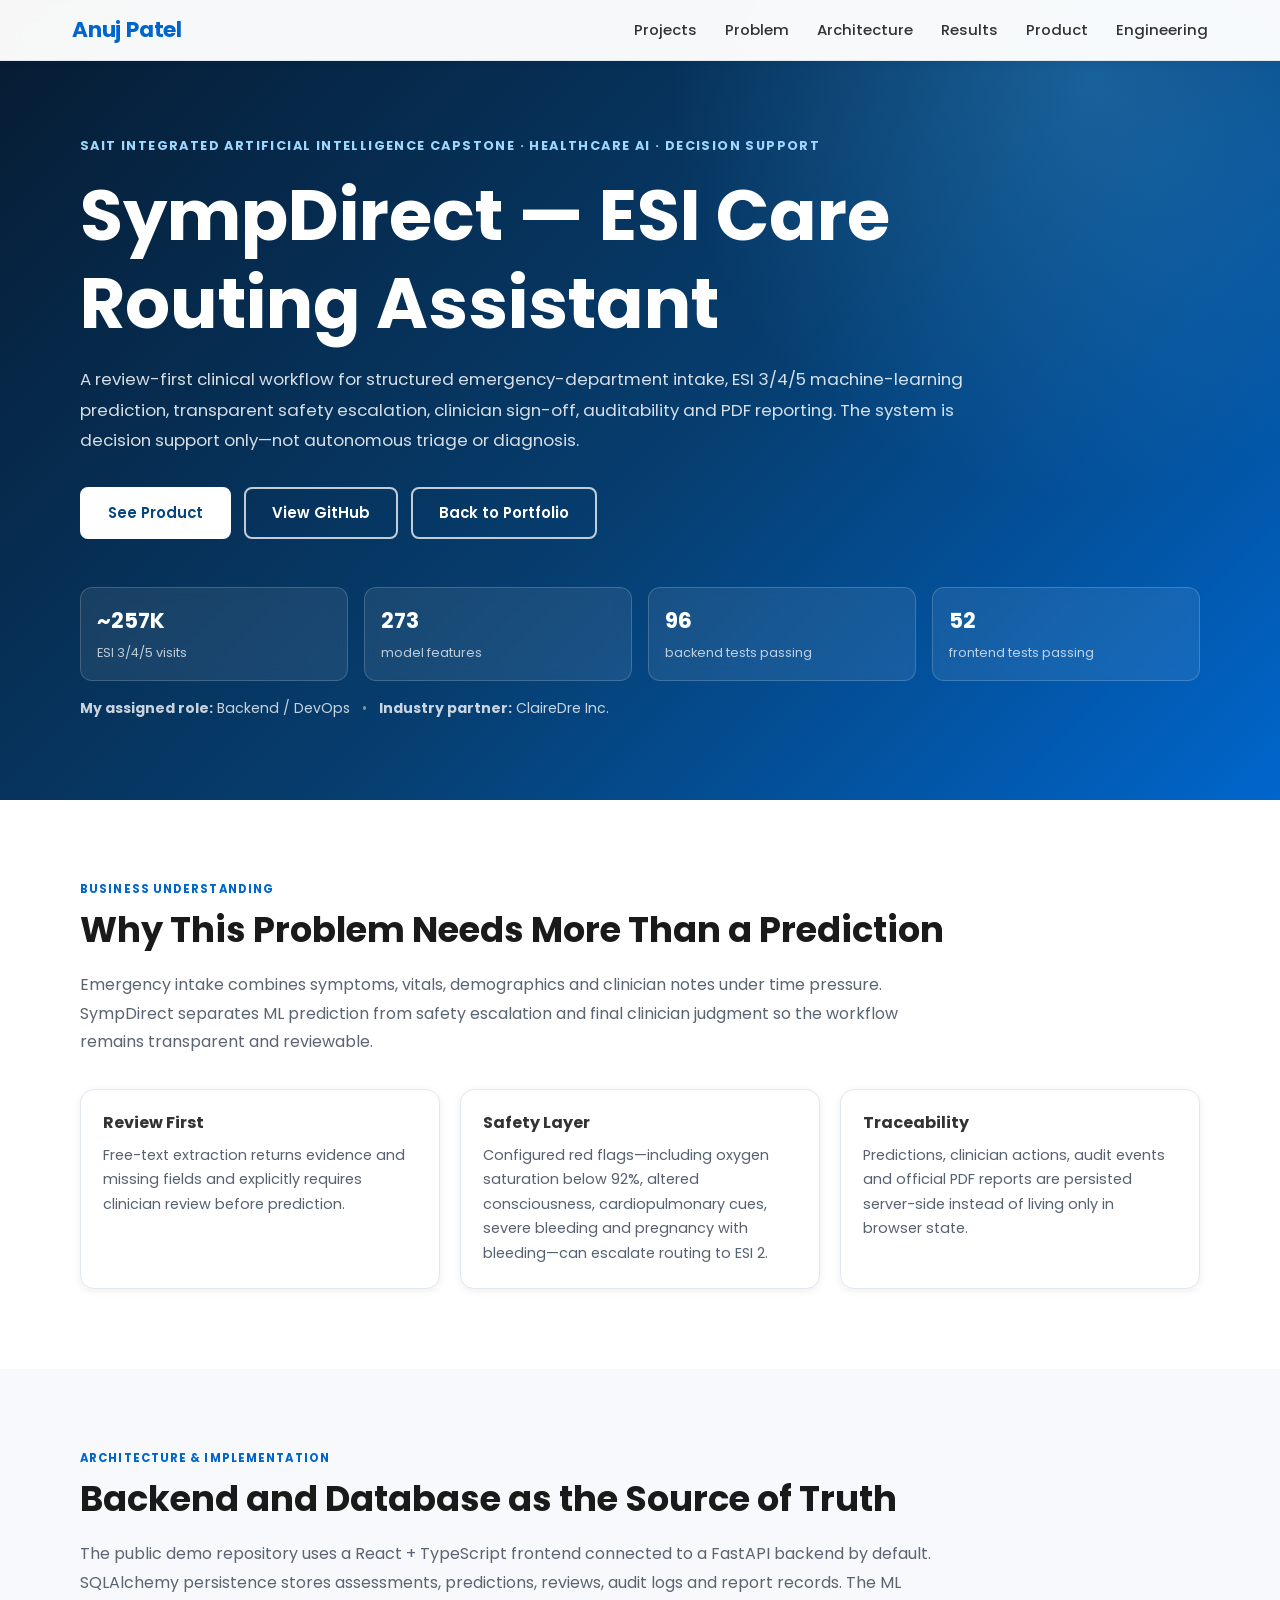
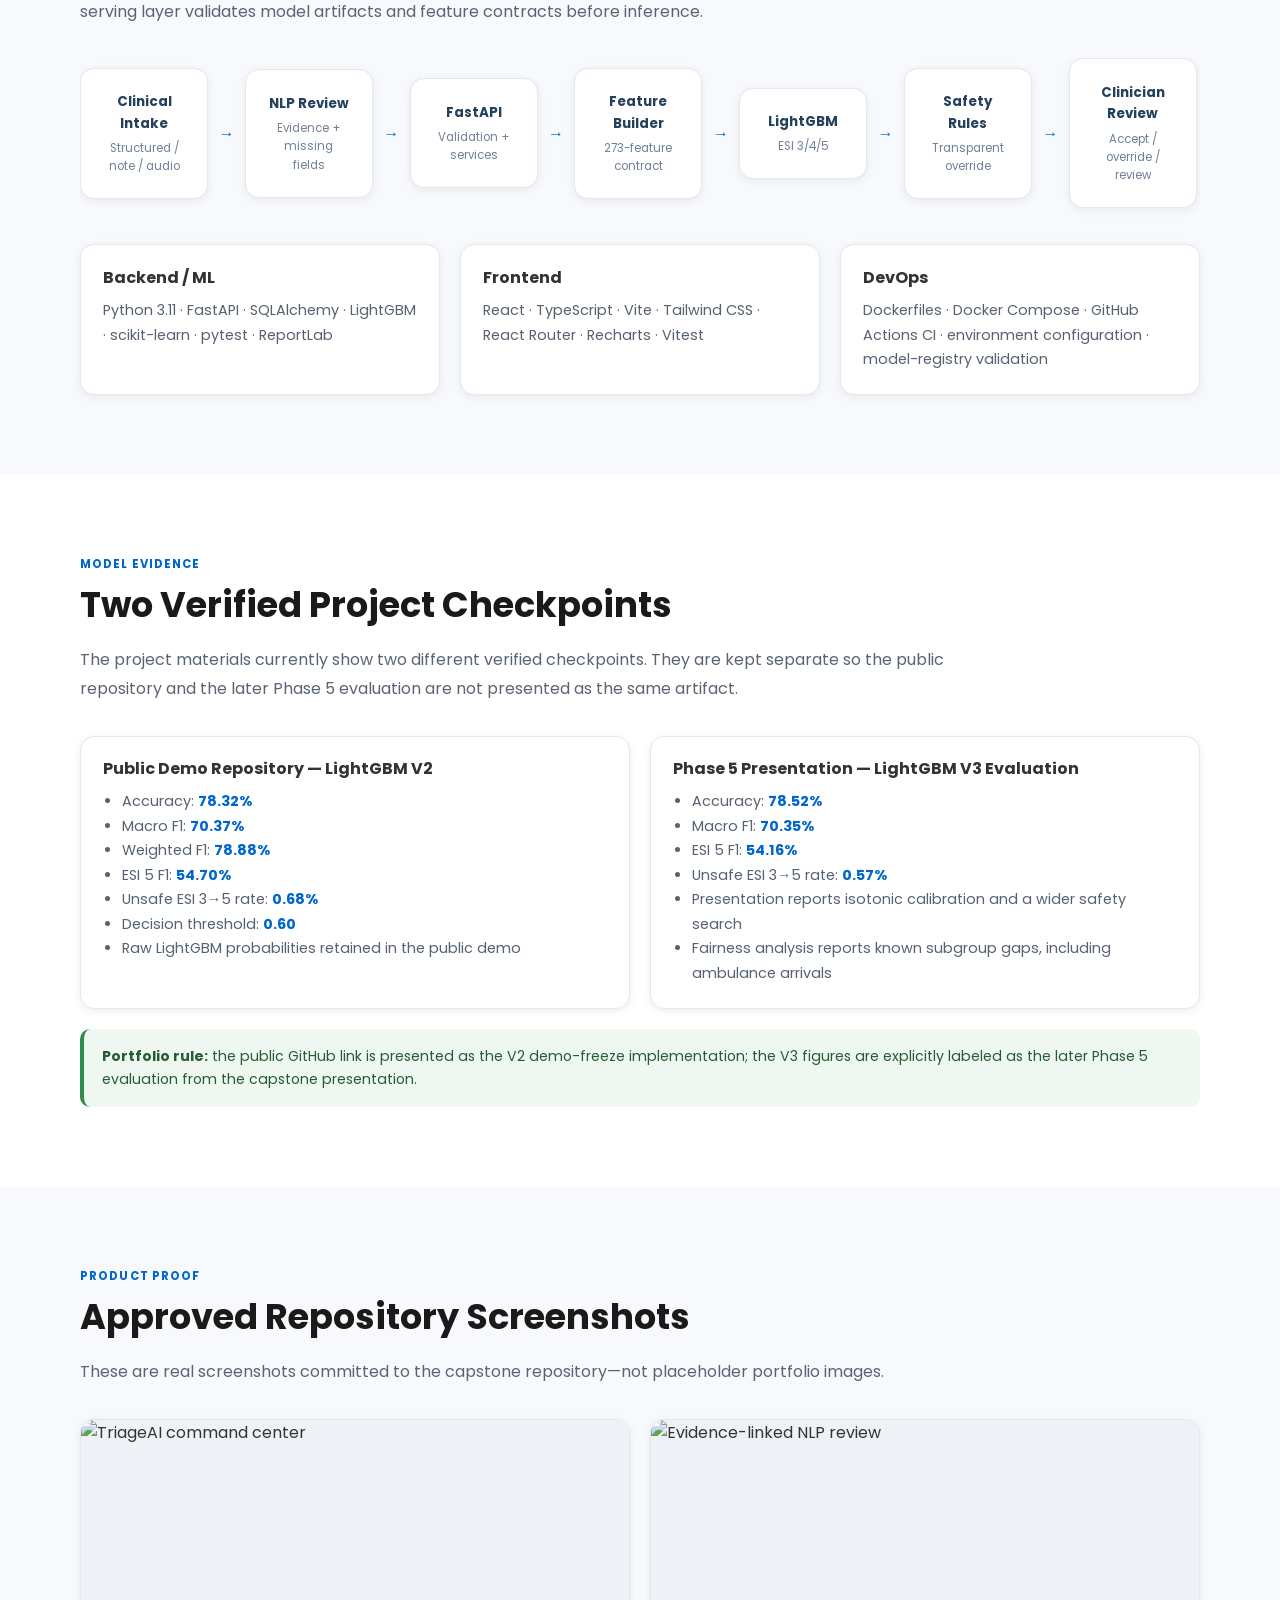
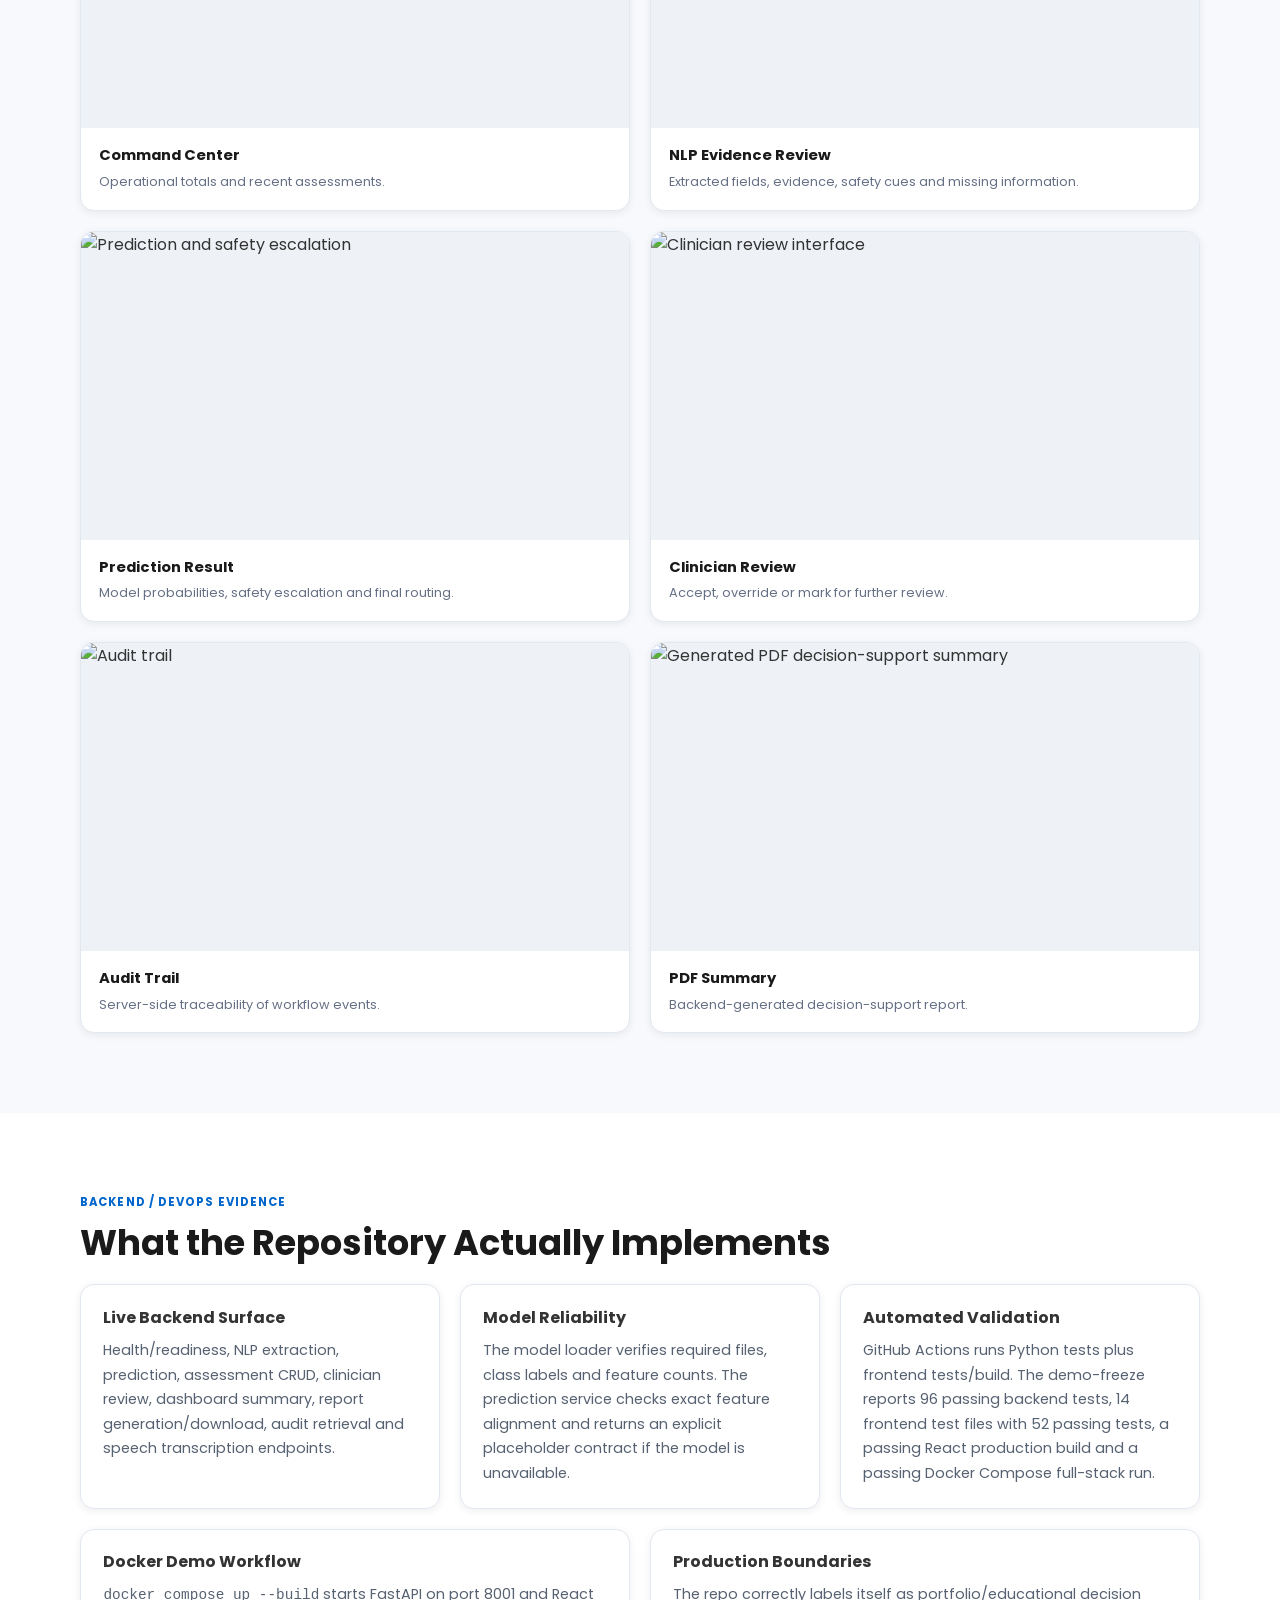
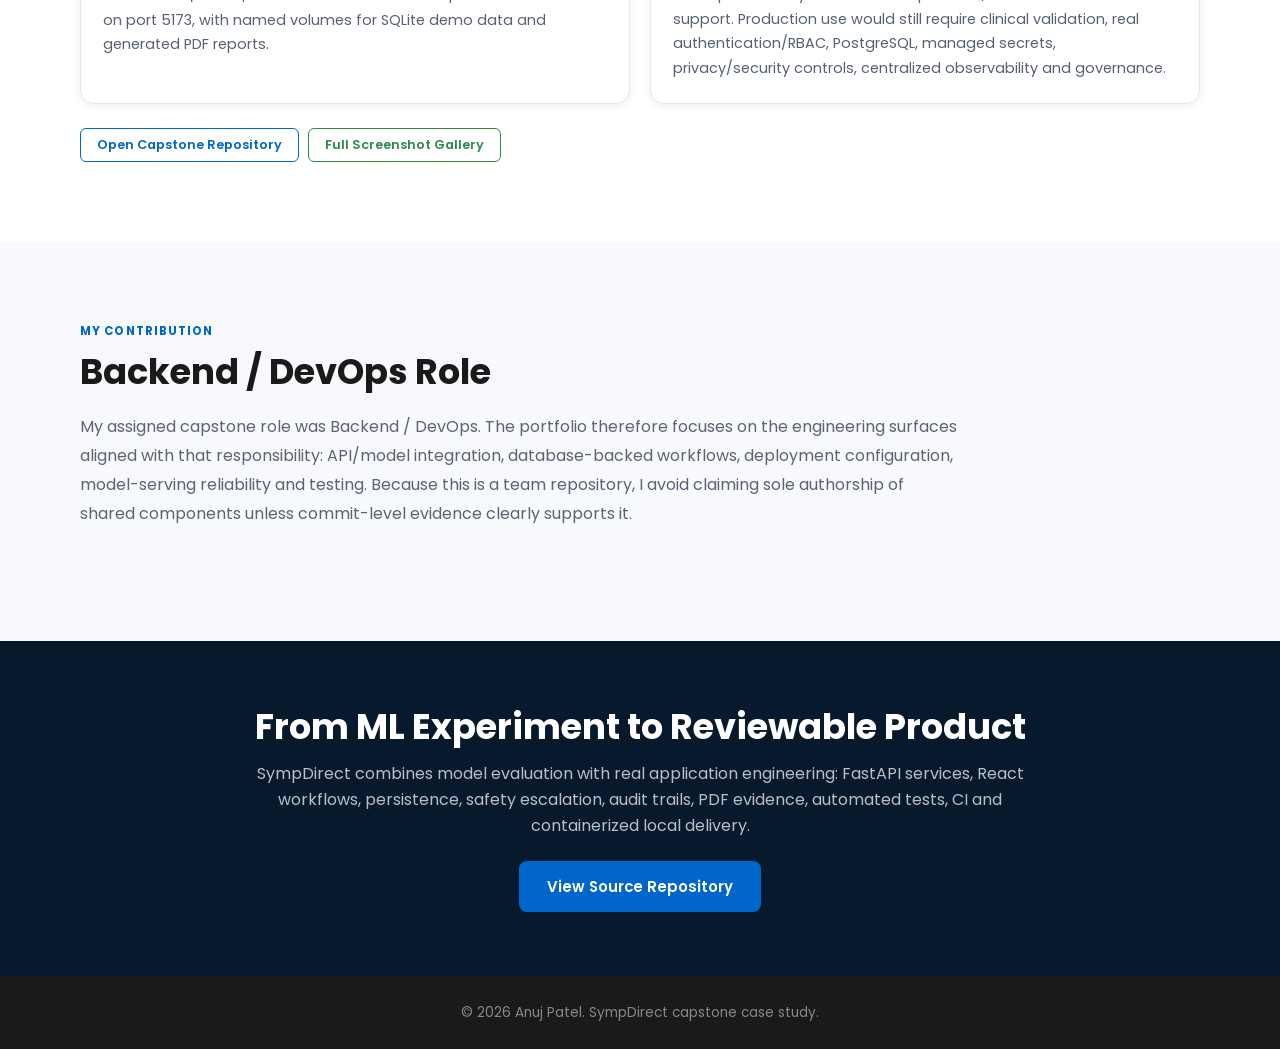
==== commit fb662267: "Add verified capstone repository evidence" ====
--- a/sympdirect.html
+++ b/sympdirect.html
@@ -1,255 +1,21 @@
 <!DOCTYPE html>
 <html lang="en">
 <head>
-<meta charset="UTF-8">
-<meta name="viewport" content="width=device-width,initial-scale=1.0">
+<meta charset="UTF-8"><meta name="viewport" content="width=device-width,initial-scale=1.0">
 <title>SympDirect | Safety-First Emergency Triage AI Case Study</title>
-<meta name="description" content="SympDirect / TriageAI: a safety-first ESI 3/4/5 emergency-department clinical decision-support system using LightGBM, FastAPI, React, SHAP, calibration, audit trails and human review.">
-<link rel="stylesheet" href="styles.css">
-<link rel="stylesheet" href="capstone.css">
+<meta name="description" content="SympDirect / TriageAI: a review-first ESI 3/4/5 clinical decision-support system using FastAPI, React, LightGBM, SQLAlchemy, Docker and CI.">
+<link rel="stylesheet" href="styles.css"><link rel="stylesheet" href="capstone.css">
 <link href="https://fonts.googleapis.com/css2?family=Poppins:wght@300;400;600;700&display=swap" rel="stylesheet">
 </head>
 <body class="case-study-body">
-<nav class="navbar case-navbar">
-  <div class="nav-container">
-    <div class="logo"><a href="index.html">Anuj Patel</a></div>
-    <ul class="nav-menu">
-      <li><a href="index.html#projects">Projects</a></li>
-      <li><a href="#problem">Problem</a></li>
-      <li><a href="#data">Data</a></li>
-      <li><a href="#model">Model</a></li>
-      <li><a href="#architecture">Architecture</a></li>
-      <li><a href="#results">Results</a></li>
-      <li><a href="#limitations">Limitations</a></li>
-    </ul>
-    <div class="hamburger"><span></span><span></span><span></span></div>
-  </div>
-</nav>
-
-<header class="case-hero">
-  <div class="case-hero-inner">
-    <p class="case-kicker">SAIT Integrated Artificial Intelligence Capstone · Healthcare AI · Decision Support</p>
-    <h1>SympDirect — ESI Care Routing Assistant</h1>
-    <p class="case-hero-lead">An end-to-end clinical decision-support system for classifying Emergency Severity Index levels 3, 4 and 5 from structured emergency-department intake data. High-acuity ESI 1/2 cases are handled by a separate conservative safety gate, and every model prediction remains reviewable by a clinician.</p>
-    <div class="case-hero-actions">
-      <a href="#results" class="btn btn-primary">See Validated Results</a>
-      <a href="#architecture" class="btn btn-outline">Explore Architecture</a>
-      <a href="index.html#projects" class="btn btn-outline">Back to Portfolio</a>
-    </div>
-    <div class="case-metrics">
-      <div class="case-metric"><strong>~257K</strong><span>ESI 3/4/5 ED visits</span></div>
-      <div class="case-metric"><strong>273</strong><span>engineered features</span></div>
-      <div class="case-metric"><strong>70.35%</strong><span>test Macro F1</span></div>
-      <div class="case-metric"><strong>0.57%</strong><span>unsafe ESI 3→5 rate</span></div>
-    </div>
-    <div class="role-strip"><strong>My capstone role:</strong> Backend / DevOps <span>•</span> <strong>Industry partner:</strong> ClaireDre Inc.</div>
-  </div>
-</header>
-
+<nav class="navbar case-navbar"><div class="nav-container"><div class="logo"><a href="index.html">Anuj Patel</a></div><ul class="nav-menu"><li><a href="index.html#projects">Projects</a></li><li><a href="#problem">Problem</a></li><li><a href="#architecture">Architecture</a></li><li><a href="#results">Results</a></li><li><a href="#product">Product</a></li><li><a href="#engineering">Engineering</a></li></ul><div class="hamburger"><span></span><span></span><span></span></div></div></nav>
+<header class="case-hero"><div class="case-hero-inner"><p class="case-kicker">SAIT Integrated Artificial Intelligence Capstone · Healthcare AI · Decision Support</p><h1>SympDirect — ESI Care Routing Assistant</h1><p class="case-hero-lead">A review-first clinical workflow for structured emergency-department intake, ESI 3/4/5 machine-learning prediction, transparent safety escalation, clinician sign-off, auditability and PDF reporting. The system is decision support only—not autonomous triage or diagnosis.</p><div class="case-hero-actions"><a href="#product" class="btn btn-primary">See Product</a><a href="https://github.com/chintan-02/triageai-esi-care-routing" target="_blank" rel="noopener" class="btn btn-outline">View GitHub</a><a href="index.html#projects" class="btn btn-outline">Back to Portfolio</a></div><div class="case-metrics"><div class="case-metric"><strong>~257K</strong><span>ESI 3/4/5 visits</span></div><div class="case-metric"><strong>273</strong><span>model features</span></div><div class="case-metric"><strong>96</strong><span>backend tests passing</span></div><div class="case-metric"><strong>52</strong><span>frontend tests passing</span></div></div><div class="role-strip"><strong>My assigned role:</strong> Backend / DevOps <span>•</span> <strong>Industry partner:</strong> ClaireDre Inc.</div></div></header>
 <main>
-<section id="problem" class="case-section alt">
-  <div class="case-section-inner">
-    <p class="section-eyebrow">Business Understanding</p>
-    <h2>The Problem &amp; Why It Matters</h2>
-    <p class="case-section-intro">Emergency-department triage has to turn symptoms, notes, vitals and demographics into an urgency level in minutes. Under-triage can delay care for patients who are sicker than they appear; over-triage can consume scarce ED capacity. SympDirect is designed as decision support rather than decision replacement.</p>
-    <div class="case-grid-3">
-      <article class="case-card"><h3>Safety First</h3><p>The system targets the difficult ESI 3–5 band and layers transparent safety rules on top of model output for high-risk presentations.</p></article>
-      <article class="case-card"><h3>Human in the Loop</h3><p>Predictions are reviewable. Clinicians can accept or override a recommendation, with the workflow designed around explicit user actions.</p></article>
-      <article class="case-card"><h3>Accountability</h3><p>Assessments, reviews and reports are persisted so actions remain queryable and auditable rather than disappearing inside a black-box prediction.</p></article>
-    </div>
-  </div>
-</section>
-
-<section id="data" class="case-section">
-  <div class="case-section-inner">
-    <p class="section-eyebrow">Data Understanding &amp; Preparation</p>
-    <h2>Clinical Data Without Post-Triage Leakage</h2>
-    <p class="case-section-intro">Training uses approximately 257,000 ESI 3/4/5 emergency-department visits with 273 engineered features. The model is limited to information available at triage time before disposition is known.</p>
-    <div class="case-grid-2">
-      <article class="case-card">
-        <h3>Input Feature Families</h3>
-        <ul>
-          <li>Demographics such as age and gender</li>
-          <li>Arrival context: mode, month, day and hour</li>
-          <li>Triage vitals: heart rate, blood pressure, respiratory rate, oxygen saturation and temperature</li>
-          <li>Prior ED visit and admission history</li>
-          <li>190+ one-hot chief-complaint flags</li>
-          <li>Derived measures including shock index, pulse pressure and mean arterial pressure</li>
-        </ul>
-      </article>
-      <article class="case-card">
-        <h3>Leakage &amp; Bias Controls</h3>
-        <ul>
-          <li>Post-triage columns such as labs, imaging, disposition and admission are blocked programmatically</li>
-          <li>Ethnicity, race, language, religion, marital/employment and insurance status are excluded</li>
-          <li>Numeric medians are fit on the training split only</li>
-          <li>Stratified train/validation/test split is created before preprocessing statistics</li>
-          <li>Raw data and PHI-bearing files are not committed with the application</li>
-        </ul>
-      </article>
-    </div>
-    <div class="split-strip"><span><strong>70%</strong> Train</span><span><strong>15%</strong> Validation</span><span><strong>15%</strong> Test</span><span><strong>Seed 42</strong> Stratified split</span></div>
-  </div>
-</section>
-
-<section id="model" class="case-section alt">
-  <div class="case-section-inner">
-    <p class="section-eyebrow">Methodology</p>
-    <h2>Deployed Model — LightGBM V3</h2>
-    <p class="case-section-intro">LightGBM was selected for strong tabular performance, efficient multiclass inference, practical handling of missing triage values and mature SHAP support. The deployed V3 adds probability calibration and a wider safety-oriented threshold search.</p>
-    <div class="case-grid-2">
-      <article class="case-card">
-        <h3>Key Configuration</h3>
-        <table class="model-table compact-table">
-          <tbody>
-            <tr><th>Objective</th><td>multiclass, num_class = 3</td></tr>
-            <tr><th>Learning rate</th><td>0.02</td></tr>
-            <tr><th>Leaves</th><td>63</td></tr>
-            <tr><th>Class balancing</th><td>Inverse-frequency weights + ESI-5 multiplier sweep</td></tr>
-            <tr><th>Decision rule</th><td>Tuned ESI-5 threshold, then arg-max</td></tr>
-            <tr><th>Calibration</th><td>Isotonic regression</td></tr>
-          </tbody>
-        </table>
-      </article>
-      <article class="case-card">
-        <h3>Why the Selection Process Matters</h3>
-        <ul>
-          <li>Up to 800 boosting rounds with early stopping; selected run stopped at 40 rounds</li>
-          <li>Validation safety target: unsafe ESI 3→5 downgrade rate ≤ 0.75%</li>
-          <li>Only threshold/weight candidates meeting the safety constraint are eligible for deployment</li>
-          <li>Calibration is accepted only if it preserves Macro F1, ESI-5 F1 and safety performance</li>
-          <li>Isotonic calibration met that bar for V3; Platt calibration did not</li>
-        </ul>
-      </article>
-    </div>
-    <div class="safety-callout"><strong>Engineering decision:</strong> accuracy alone does not win. Model selection explicitly trades small headline-score gains for safer downgrade behavior, calibrated probabilities and transparent clinical review.</div>
-  </div>
-</section>
-
-<section id="architecture" class="case-section">
-  <div class="case-section-inner">
-    <p class="section-eyebrow">Architecture &amp; Implementation</p>
-    <h2>One Backend, One Source of Truth</h2>
-    <p class="case-section-intro">The React web client and Capacitor mobile shell talk to the same FastAPI backend. The backend and database own assessment truth, predictions, reviews and audit events.</p>
-
-    <h3 class="flow-title">System Architecture</h3>
-    <div class="flow-pipeline">
-      <div class="flow-node"><strong>React Web App</strong><span>Command center · intake · review · reports</span></div>
-      <div class="flow-arrow">→</div>
-      <div class="flow-node"><strong>FastAPI Backend</strong><span>REST API · feature builder · safety rules</span></div>
-      <div class="flow-arrow">→</div>
-      <div class="flow-node"><strong>SQL Database</strong><span>Assessments · reviews · audit trail</span></div>
-      <div class="flow-arrow">↔</div>
-      <div class="flow-node"><strong>Model Registry</strong><span>LightGBM V3 · thresholds · calibration</span></div>
-    </div>
-
-    <h3 class="flow-title pipeline-second">ML Request Pipeline</h3>
-    <div class="flow-pipeline flow-pipeline-wide">
-      <div class="flow-node small"><strong>Intake</strong><span>Web / mobile</span></div><div class="flow-arrow">→</div>
-      <div class="flow-node small"><strong>NLP</strong><span>Optional extraction</span></div><div class="flow-arrow">→</div>
-      <div class="flow-node small"><strong>Features</strong><span>Builder</span></div><div class="flow-arrow">→</div>
-      <div class="flow-node small"><strong>LightGBM V3</strong><span>Inference</span></div><div class="flow-arrow">→</div>
-      <div class="flow-node small"><strong>Safety Rules</strong><span>Escalation</span></div><div class="flow-arrow">→</div>
-      <div class="flow-node small"><strong>Clinician</strong><span>Review</span></div><div class="flow-arrow">→</div>
-      <div class="flow-node small"><strong>DB + Audit</strong><span>Persist</span></div><div class="flow-arrow">→</div>
-      <div class="flow-node small"><strong>PDF</strong><span>Report</span></div>
-    </div>
-
-    <div class="case-grid-3 tech-stack-grid">
-      <article class="case-card"><h3>Backend / ML</h3><p>Python 3.11 · FastAPI · SQLAlchemy · LightGBM · scikit-learn · SHAP · pytest</p></article>
-      <article class="case-card"><h3>Frontend</h3><p>React 19 · TypeScript · Vite · Tailwind CSS · React Router · Recharts · jsPDF · Vitest</p></article>
-      <article class="case-card"><h3>Mobile &amp; Integrations</h3><p>Capacitor 6 · optional Azure Speech-to-Text · shared React build for web and native shells</p></article>
-    </div>
-    <div class="registry-note"><strong>Model registry:</strong> V2 and V3 artifacts ship side-by-side. <code>deployment_config.json</code> selects the active model, so rollback is a configuration change rather than a full redeploy.</div>
-  </div>
-</section>
-
-<section id="results" class="case-section alt">
-  <div class="case-section-inner">
-    <p class="section-eyebrow">Results &amp; Evaluation</p>
-    <h2>Held-Out Test Performance</h2>
-    <p class="case-section-intro">Final reported metrics come from a held-out test split that was not used for threshold selection or calibration decisions.</p>
-    <div class="results-grid">
-      <div class="result-card"><strong>78.52%</strong><span>Accuracy</span></div>
-      <div class="result-card"><strong>70.35%</strong><span>Macro F1</span></div>
-      <div class="result-card"><strong>54.16%</strong><span>ESI 5 F1</span></div>
-      <div class="result-card safety-result"><strong>0.57%</strong><span>Unsafe ESI 3→5 rate</span></div>
-    </div>
-    <div class="case-grid-2 interpretation-grid">
-      <article class="case-card"><h3>What the Errors Show</h3><p>Most confusion occurs between adjacent ESI 4 and ESI 5 classes—the clinically softer error pattern. Chief complaint and arrival mode are among the strongest feature-importance drivers.</p></article>
-      <article class="case-card"><h3>Interpretation</h3><p>Structured triage data contains useful signal for ESI 3/4 routing. ESI 5 remains the rarest and hardest class, which is why the deployed system uses dedicated weighting, threshold tuning and calibration instead of relying on raw arg-max alone.</p></article>
-    </div>
-
-    <h3 class="subsection-title">Fairness — Subgroup Evaluation</h3>
-    <div class="table-scroll">
-      <table class="model-table fairness-table">
-        <thead><tr><th>Subgroup</th><th>n</th><th>Accuracy</th><th>ESI 5 F1</th><th>Unsafe 3→5</th></tr></thead>
-        <tbody>
-          <tr><td>Age 18–44</td><td>23,648</td><td>77.0%</td><td>53.0%</td><td>0.72%</td></tr>
-          <tr><td>Age 65+</td><td>11,129</td><td>83.1%</td><td>57.1%</td><td>0.33%</td></tr>
-          <tr><td>Gender: Female</td><td>30,977</td><td>79.3%</td><td>56.4%</td><td>0.55%</td></tr>
-          <tr><td>Gender: Male</td><td>20,485</td><td>77.3%</td><td>51.0%</td><td>0.61%</td></tr>
-          <tr><td>Arrival: Walk-in</td><td>12,249</td><td>77.2%</td><td>39.3%</td><td>0.65%</td></tr>
-          <tr class="risk-row"><td>Arrival: Ambulance</td><td>12,133</td><td>85.2%</td><td>1.7%</td><td>0.03%</td></tr>
-        </tbody>
-      </table>
-    </div>
-    <div class="limitation-callout"><strong>Known subgroup gap:</strong> the ambulance-arrival subgroup has near-zero ESI 5 F1. The project reports this limitation directly rather than hiding it behind aggregate accuracy.</div>
-  </div>
-</section>
-
-<section id="role" class="case-section">
-  <div class="case-section-inner">
-    <p class="section-eyebrow">Portfolio Context</p>
-    <h2>My Role — Backend / DevOps</h2>
-    <p class="case-section-intro">My assigned capstone role is Backend / DevOps, so this portfolio case study emphasizes the production-facing engineering layer: the FastAPI serving architecture, database-backed workflow, application integration, model-registry/deployment design, validation behavior and reliability considerations around model serving.</p>
-    <div class="case-grid-3">
-      <article class="case-card"><h3>Serving Layer</h3><p>FastAPI exposes the prediction workflow and coordinates feature building, model inference, safety handling and service logic.</p></article>
-      <article class="case-card"><h3>State &amp; Auditability</h3><p>SQL persistence keeps assessments, reviews and audit events outside the client so browser/mobile state is never the source of truth.</p></article>
-      <article class="case-card"><h3>Deployment Reliability</h3><p>Artifacts, class labels, feature counts and thresholds are validated at startup. Invalid or missing model artifacts fail explicitly rather than silently returning a wrong prediction.</p></article>
-    </div>
-  </div>
-</section>
-
-<section id="limitations" class="case-section alt">
-  <div class="case-section-inner">
-    <p class="section-eyebrow">Discussion</p>
-    <h2>Limitations &amp; Next Engineering Steps</h2>
-    <div class="case-grid-2">
-      <article class="case-card limitation-card">
-        <h3>Current Limitations</h3>
-        <ul>
-          <li>ESI 1/2 use a simpler safety-rule gate and are not evaluated as rigorously as the ESI 3/4/5 ML classifier</li>
-          <li>Ambulance-arrival and allergy-complaint subgroups show materially weaker ESI 5 detection</li>
-          <li>No prospective, multi-site or external clinical validation yet</li>
-          <li>SQLite and mock authentication are capstone-grade infrastructure, not suitable for real patient data</li>
-        </ul>
-      </article>
-      <article class="case-card">
-        <h3>Future Work</h3>
-        <ul>
-          <li>Prospective or multi-site clinical validation before real clinical use</li>
-          <li>Subgroup-aware threshold tuning for identified fairness gaps</li>
-          <li>Production PostgreSQL, real authentication and secrets management</li>
-          <li>Complete and verify iOS packaging; distribute through controlled mobile testing</li>
-        </ul>
-      </article>
-    </div>
-    <blockquote class="case-quote">“Decision support, not decision replacement.”</blockquote>
-  </div>
-</section>
+<section id="problem" class="case-section alt"><div class="case-section-inner"><p class="section-eyebrow">Business Understanding</p><h2>Why This Problem Needs More Than a Prediction</h2><p class="case-section-intro">Emergency intake combines symptoms, vitals, demographics and clinician notes under time pressure. SympDirect separates ML prediction from safety escalation and final clinician judgment so the workflow remains transparent and reviewable.</p><div class="case-grid-3"><article class="case-card"><h3>Review First</h3><p>Free-text extraction returns evidence and missing fields and explicitly requires clinician review before prediction.</p></article><article class="case-card"><h3>Safety Layer</h3><p>Configured red flags—including oxygen saturation below 92%, altered consciousness, cardiopulmonary cues, severe bleeding and pregnancy with bleeding—can escalate routing to ESI 2.</p></article><article class="case-card"><h3>Traceability</h3><p>Predictions, clinician actions, audit events and official PDF reports are persisted server-side instead of living only in browser state.</p></article></div></div></section>
+<section id="architecture" class="case-section"><div class="case-section-inner"><p class="section-eyebrow">Architecture &amp; Implementation</p><h2>Backend and Database as the Source of Truth</h2><p class="case-section-intro">The public demo repository uses a React + TypeScript frontend connected to a FastAPI backend by default. SQLAlchemy persistence stores assessments, predictions, reviews, audit logs and report records. The ML serving layer validates model artifacts and feature contracts before inference.</p><div class="flow-pipeline flow-pipeline-wide"><div class="flow-node small"><strong>Clinical Intake</strong><span>Structured / note / audio</span></div><div class="flow-arrow">→</div><div class="flow-node small"><strong>NLP Review</strong><span>Evidence + missing fields</span></div><div class="flow-arrow">→</div><div class="flow-node small"><strong>FastAPI</strong><span>Validation + services</span></div><div class="flow-arrow">→</div><div class="flow-node small"><strong>Feature Builder</strong><span>273-feature contract</span></div><div class="flow-arrow">→</div><div class="flow-node small"><strong>LightGBM</strong><span>ESI 3/4/5</span></div><div class="flow-arrow">→</div><div class="flow-node small"><strong>Safety Rules</strong><span>Transparent override</span></div><div class="flow-arrow">→</div><div class="flow-node small"><strong>Clinician Review</strong><span>Accept / override / review</span></div><div class="flow-arrow">→</div><div class="flow-node small"><strong>DB + PDF</strong><span>Audit + reporting</span></div></div><div class="case-grid-3 tech-stack-grid"><article class="case-card"><h3>Backend / ML</h3><p>Python 3.11 · FastAPI · SQLAlchemy · LightGBM · scikit-learn · pytest · ReportLab</p></article><article class="case-card"><h3>Frontend</h3><p>React · TypeScript · Vite · Tailwind CSS · React Router · Recharts · Vitest</p></article><article class="case-card"><h3>DevOps</h3><p>Dockerfiles · Docker Compose · GitHub Actions CI · environment configuration · model-registry validation</p></article></div></div></section>
+<section id="results" class="case-section alt"><div class="case-section-inner"><p class="section-eyebrow">Model Evidence</p><h2>Two Verified Project Checkpoints</h2><p class="case-section-intro">The project materials currently show two different verified checkpoints. They are kept separate so the public repository and the later Phase 5 evaluation are not presented as the same artifact.</p><div class="case-grid-2"><article class="case-card version-card"><h3>Public Demo Repository — LightGBM V2</h3><ul><li>Accuracy: <strong>78.32%</strong></li><li>Macro F1: <strong>70.37%</strong></li><li>Weighted F1: <strong>78.88%</strong></li><li>ESI 5 F1: <strong>54.70%</strong></li><li>Unsafe ESI 3→5 rate: <strong>0.68%</strong></li><li>Decision threshold: <strong>0.60</strong></li><li>Raw LightGBM probabilities retained in the public demo</li></ul></article><article class="case-card version-card"><h3>Phase 5 Presentation — LightGBM V3 Evaluation</h3><ul><li>Accuracy: <strong>78.52%</strong></li><li>Macro F1: <strong>70.35%</strong></li><li>ESI 5 F1: <strong>54.16%</strong></li><li>Unsafe ESI 3→5 rate: <strong>0.57%</strong></li><li>Presentation reports isotonic calibration and a wider safety search</li><li>Fairness analysis reports known subgroup gaps, including ambulance arrivals</li></ul></article></div><div class="safety-callout"><strong>Portfolio rule:</strong> the public GitHub link is presented as the V2 demo-freeze implementation; the V3 figures are explicitly labeled as the later Phase 5 evaluation from the capstone presentation.</div></div></section>
+<section id="product" class="case-section"><div class="case-section-inner"><p class="section-eyebrow">Product Proof</p><h2>Approved Repository Screenshots</h2><p class="case-section-intro">These are real screenshots committed to the capstone repository—not placeholder portfolio images.</p><div class="screenshot-grid"><figure class="screenshot-card"><img src="https://raw.githubusercontent.com/chintan-02/triageai-esi-care-routing/main/docs/assets/screenshots/01-command-center.png" alt="TriageAI command center"><figcaption><strong>Command Center</strong><span>Operational totals and recent assessments.</span></figcaption></figure><figure class="screenshot-card"><img src="https://raw.githubusercontent.com/chintan-02/triageai-esi-care-routing/main/docs/assets/screenshots/03-nlp-review-evidence.png" alt="Evidence-linked NLP review"><figcaption><strong>NLP Evidence Review</strong><span>Extracted fields, evidence, safety cues and missing information.</span></figcaption></figure><figure class="screenshot-card"><img src="https://raw.githubusercontent.com/chintan-02/triageai-esi-care-routing/main/docs/assets/screenshots/05-prediction-result.png" alt="Prediction and safety escalation"><figcaption><strong>Prediction Result</strong><span>Model probabilities, safety escalation and final routing.</span></figcaption></figure><figure class="screenshot-card"><img src="https://raw.githubusercontent.com/chintan-02/triageai-esi-care-routing/main/docs/assets/screenshots/06-clinician-review.png" alt="Clinician review interface"><figcaption><strong>Clinician Review</strong><span>Accept, override or mark for further review.</span></figcaption></figure><figure class="screenshot-card"><img src="https://raw.githubusercontent.com/chintan-02/triageai-esi-care-routing/main/docs/assets/screenshots/08-audit-trail.png" alt="Audit trail"><figcaption><strong>Audit Trail</strong><span>Server-side traceability of workflow events.</span></figcaption></figure><figure class="screenshot-card"><img src="https://raw.githubusercontent.com/chintan-02/triageai-esi-care-routing/main/docs/assets/screenshots/10-pdf-summary.png" alt="Generated PDF decision-support summary"><figcaption><strong>PDF Summary</strong><span>Backend-generated decision-support report.</span></figcaption></figure></div></div></section>
+<section id="engineering" class="case-section alt"><div class="case-section-inner"><p class="section-eyebrow">Backend / DevOps Evidence</p><h2>What the Repository Actually Implements</h2><div class="case-grid-3"><article class="case-card"><h3>Live Backend Surface</h3><p>Health/readiness, NLP extraction, prediction, assessment CRUD, clinician review, dashboard summary, report generation/download, audit retrieval and speech transcription endpoints.</p></article><article class="case-card"><h3>Model Reliability</h3><p>The model loader verifies required files, class labels and feature counts. The prediction service checks exact feature alignment and returns an explicit placeholder contract if the model is unavailable.</p></article><article class="case-card"><h3>Automated Validation</h3><p>GitHub Actions runs Python tests plus frontend tests/build. The demo-freeze reports 96 passing backend tests, 14 frontend test files with 52 passing tests, a passing React production build and a passing Docker Compose full-stack run.</p></article></div><div class="case-grid-2 engineering-extra"><article class="case-card"><h3>Docker Demo Workflow</h3><p><code>docker compose up --build</code> starts FastAPI on port 8001 and React on port 5173, with named volumes for SQLite demo data and generated PDF reports.</p></article><article class="case-card"><h3>Production Boundaries</h3><p>The repo correctly labels itself as portfolio/educational decision support. Production use would still require clinical validation, real authentication/RBAC, PostgreSQL, managed secrets, privacy/security controls, centralized observability and governance.</p></article></div><div class="project-links case-github-links"><a href="https://github.com/chintan-02/triageai-esi-care-routing" target="_blank" rel="noopener" class="btn-link btn-github">Open Capstone Repository</a><a href="https://github.com/chintan-02/triageai-esi-care-routing/tree/main/docs/assets/screenshots" target="_blank" rel="noopener" class="btn-link btn-demo">Full Screenshot Gallery</a></div></div></section>
+<section id="role" class="case-section"><div class="case-section-inner"><p class="section-eyebrow">My Contribution</p><h2>Backend / DevOps Role</h2><p class="case-section-intro">My assigned capstone role was Backend / DevOps. The portfolio therefore focuses on the engineering surfaces aligned with that responsibility: API/model integration, database-backed workflows, deployment configuration, model-serving reliability and testing. Because this is a team repository, I avoid claiming sole authorship of shared components unless commit-level evidence clearly supports it.</p></div></section>
 </main>
-
-<section class="case-footer-cta">
-  <h2>Safety, Transparency and Auditability Over a Headline Accuracy Score</h2>
-  <p>SympDirect demonstrates a full pipeline: leakage-aware data preparation, safety-first model selection, calibrated multiclass prediction, transparent escalation, clinician review, persistence, audit trails and full-stack delivery.</p>
-  <a href="index.html#projects" class="btn btn-primary">View More Projects</a>
-</section>
-<footer><p>&copy; 2026 Anuj Patel. SympDirect capstone case study.</p></footer>
-<script>
-const h=document.querySelector('.hamburger'),n=document.querySelector('.nav-menu');
-h.addEventListener('click',()=>{h.classList.toggle('active');n.classList.toggle('active')});
-document.querySelectorAll('a[href^="#"]').forEach(a=>a.addEventListener('click',function(e){const t=document.querySelector(this.getAttribute('href'));if(t){e.preventDefault();t.scrollIntoView({behavior:'smooth'})}}));
-</script>
-</body>
-</html>+<section class="case-footer-cta"><h2>From ML Experiment to Reviewable Product</h2><p>SympDirect combines model evaluation with real application engineering: FastAPI services, React workflows, persistence, safety escalation, audit trails, PDF evidence, automated tests, CI and containerized local delivery.</p><a href="https://github.com/chintan-02/triageai-esi-care-routing" target="_blank" rel="noopener" class="btn btn-primary">View Source Repository</a></section><footer><p>&copy; 2026 Anuj Patel. SympDirect capstone case study.</p></footer><script>const h=document.querySelector('.hamburger'),n=document.querySelector('.nav-menu');h.addEventListener('click',()=>{h.classList.toggle('active');n.classList.toggle('active')});document.querySelectorAll('a[href^="#"]').forEach(a=>a.addEventListener('click',function(e){const t=document.querySelector(this.getAttribute('href'));if(t){e.preventDefault();t.scrollIntoView({behavior:'smooth'})}}));</script></body></html>
--- a/capstone.css
+++ b/capstone.css
@@ -85,7 +85,6 @@
 .my-contribution ul { margin: .5rem 0 0 1.1rem; }
 .my-contribution li { margin-bottom: .25rem; color: #555; font-size: .8rem; }
 
-/* Case study */
 .case-study-body { background: #f7f9fc; }
 .case-navbar .logo a { color: var(--primary); text-decoration: none; }
 
@@ -101,7 +100,7 @@
 .case-section-inner { max-width: 1120px; margin: 0 auto; }
 .case-kicker { font-size: .8rem; font-weight: 700; letter-spacing: 1.4px; text-transform: uppercase; color: #9ed7ff; margin-bottom: 1rem; }
 .case-hero h1 { font-size: clamp(2.25rem, 6vw, 4.4rem); max-width: 900px; color: #fff; margin-bottom: 1rem; }
-.case-hero-lead { max-width: 820px; font-size: 1.05rem; color: rgba(255,255,255,.84); line-height: 1.8; }
+.case-hero-lead { max-width: 900px; font-size: 1.05rem; color: rgba(255,255,255,.84); line-height: 1.8; }
 .case-hero-actions { display: flex; gap: .8rem; flex-wrap: wrap; margin-top: 2rem; }
 .case-hero .btn-primary { background: #fff; color: #06457d; border-color: #fff; }
 
@@ -121,24 +120,25 @@
 }
 .case-metric strong { display: block; font-size: 1.35rem; }
 .case-metric span { color: rgba(255,255,255,.72); font-size: .8rem; }
+.role-strip { margin-top: 1rem; color: rgba(255,255,255,.78); font-size: .88rem; }
+.role-strip span { margin: 0 .5rem; opacity: .6; }
 
 .case-section { padding: 5rem 2rem; }
 .case-section.alt { background: #fff; }
 .case-section h2 { text-align: left; margin-bottom: 1.2rem; }
-.case-section-intro { max-width: 820px; color: #5a6472; line-height: 1.8; margin-bottom: 2rem; }
+.case-section-intro { max-width: 880px; color: #5a6472; line-height: 1.8; margin-bottom: 2rem; }
+.section-eyebrow { color: var(--primary); text-transform: uppercase; font-size: .72rem; font-weight: 700; letter-spacing: 1.1px; margin-bottom: .6rem; }
 
 .case-grid-2,
-.case-grid-3,
-.architecture-grid {
+.case-grid-3 {
     display: grid;
     gap: 1.25rem;
 }
 .case-grid-2 { grid-template-columns: repeat(2, 1fr); }
 .case-grid-3 { grid-template-columns: repeat(3, 1fr); }
-.architecture-grid { grid-template-columns: repeat(6, 1fr); align-items: center; }
 
 .case-card,
-.arch-node {
+.flow-node {
     background: #fff;
     border: 1px solid var(--border);
     border-radius: 14px;
@@ -148,9 +148,6 @@
 .case-card h3 { margin-bottom: .65rem; font-size: 1rem; }
 .case-card p, .case-card li { color: #566171; font-size: .9rem; line-height: 1.7; }
 .case-card ul { margin-left: 1.15rem; }
-
-.arch-node { text-align: center; font-size: .82rem; font-weight: 700; color: #24415c; }
-.arch-arrow { text-align: center; color: var(--primary); font-weight: 700; }
 
 .model-table {
     width: 100%;
@@ -164,27 +161,71 @@
 .model-table th { background: #eef5ff; color: #24415c; }
 .model-table td { color: #566171; }
 
-.pending-note {
-    margin-top: 1rem;
-    padding: .9rem 1rem;
-    border-left: 3px solid #d59b18;
-    background: #fff8df;
-    color: #72550f;
-    border-radius: 0 8px 8px 0;
-    font-size: .86rem;
-}
+.safety-callout,
+.registry-note,
+.limitation-callout {
+    margin-top: 1.25rem;
+    padding: 1rem 1.1rem;
+    border-radius: 10px;
+    font-size: .88rem;
+    line-height: 1.65;
+}
+.safety-callout { background: #eef8f1; color: #275b36; border-left: 4px solid #2f8b4e; }
+.registry-note { background: #eef5ff; color: #31516f; border-left: 4px solid var(--primary); }
+.limitation-callout { background: #fff4e5; color: #744a11; border-left: 4px solid #d79325; }
+
+.flow-pipeline {
+    display: grid;
+    grid-template-columns: 1fr auto 1fr auto 1fr auto 1fr;
+    gap: .65rem;
+    align-items: center;
+}
+.flow-pipeline-wide { display: flex; gap: .65rem; align-items: center; overflow-x: auto; padding-bottom: .75rem; }
+.flow-node { min-width: 150px; text-align: center; }
+.flow-node.small { min-width: 128px; }
+.flow-node strong { display: block; color: #24415c; font-size: .84rem; }
+.flow-node span { display: block; color: #718096; font-size: .72rem; margin-top: .3rem; }
+.flow-arrow { color: var(--primary); font-weight: 700; text-align: center; }
+.tech-stack-grid { margin-top: 1.5rem; }
+
+.screenshot-grid {
+    display: grid;
+    grid-template-columns: repeat(2, minmax(0, 1fr));
+    gap: 1.25rem;
+}
+.screenshot-card {
+    margin: 0;
+    overflow: hidden;
+    background: #fff;
+    border: 1px solid var(--border);
+    border-radius: 14px;
+    box-shadow: var(--shadow-sm);
+}
+.screenshot-card img {
+    display: block;
+    width: 100%;
+    aspect-ratio: 16 / 9;
+    object-fit: cover;
+    object-position: top;
+    background: #eef2f6;
+}
+.screenshot-card figcaption { padding: 1rem 1.1rem 1.15rem; }
+.screenshot-card figcaption strong { display: block; color: var(--heading); font-size: .92rem; }
+.screenshot-card figcaption span { display: block; color: #667085; font-size: .8rem; margin-top: .25rem; line-height: 1.5; }
+.version-card strong { color: var(--primary); }
+.engineering-extra { margin-top: 1.25rem; }
+.case-github-links { margin-top: 1.5rem; }
 
 .case-footer-cta { text-align: center; padding: 4rem 2rem; background: #071a2d; color: #fff; }
 .case-footer-cta h2 { color: #fff; margin-bottom: .8rem; }
-.case-footer-cta p { color: rgba(255,255,255,.72); margin-bottom: 1.4rem; }
+.case-footer-cta p { color: rgba(255,255,255,.72); margin: 0 auto 1.4rem; max-width: 800px; }
 
 @media (max-width: 900px) {
     .flagship-project { grid-template-columns: 1fr; }
     .capstone-visual { min-height: 300px; }
     .case-metrics { grid-template-columns: repeat(2, 1fr); }
     .case-grid-3 { grid-template-columns: 1fr; }
-    .architecture-grid { grid-template-columns: 1fr; }
-    .arch-arrow { transform: rotate(90deg); }
+    .screenshot-grid { grid-template-columns: 1fr; }
 }
 
 @media (max-width: 650px) {
@@ -194,4 +235,5 @@
     .case-hero { padding-top: 7rem; }
     .flagship-project .project-body h3 { font-size: 1.15rem; }
     .model-table { display: block; overflow-x: auto; }
-}
+    .case-hero h1 { font-size: 2.2rem; }
+}
